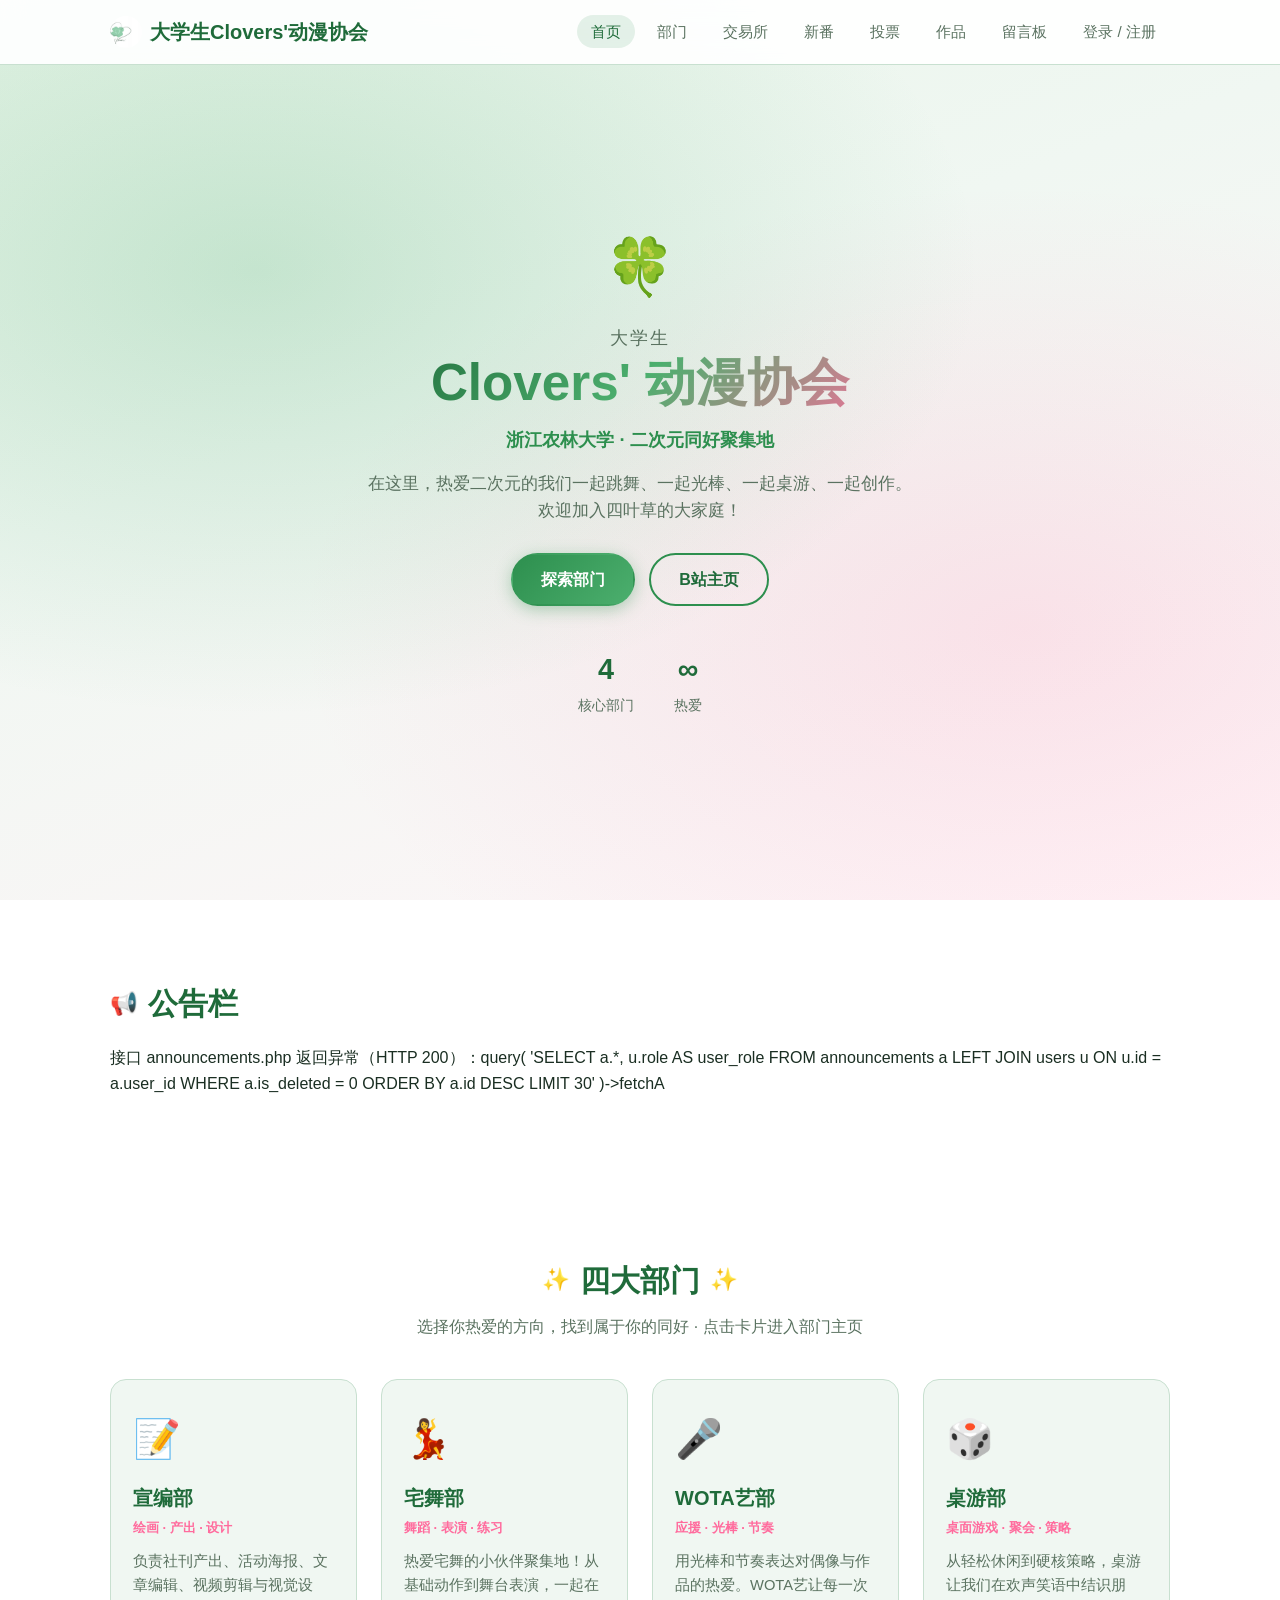
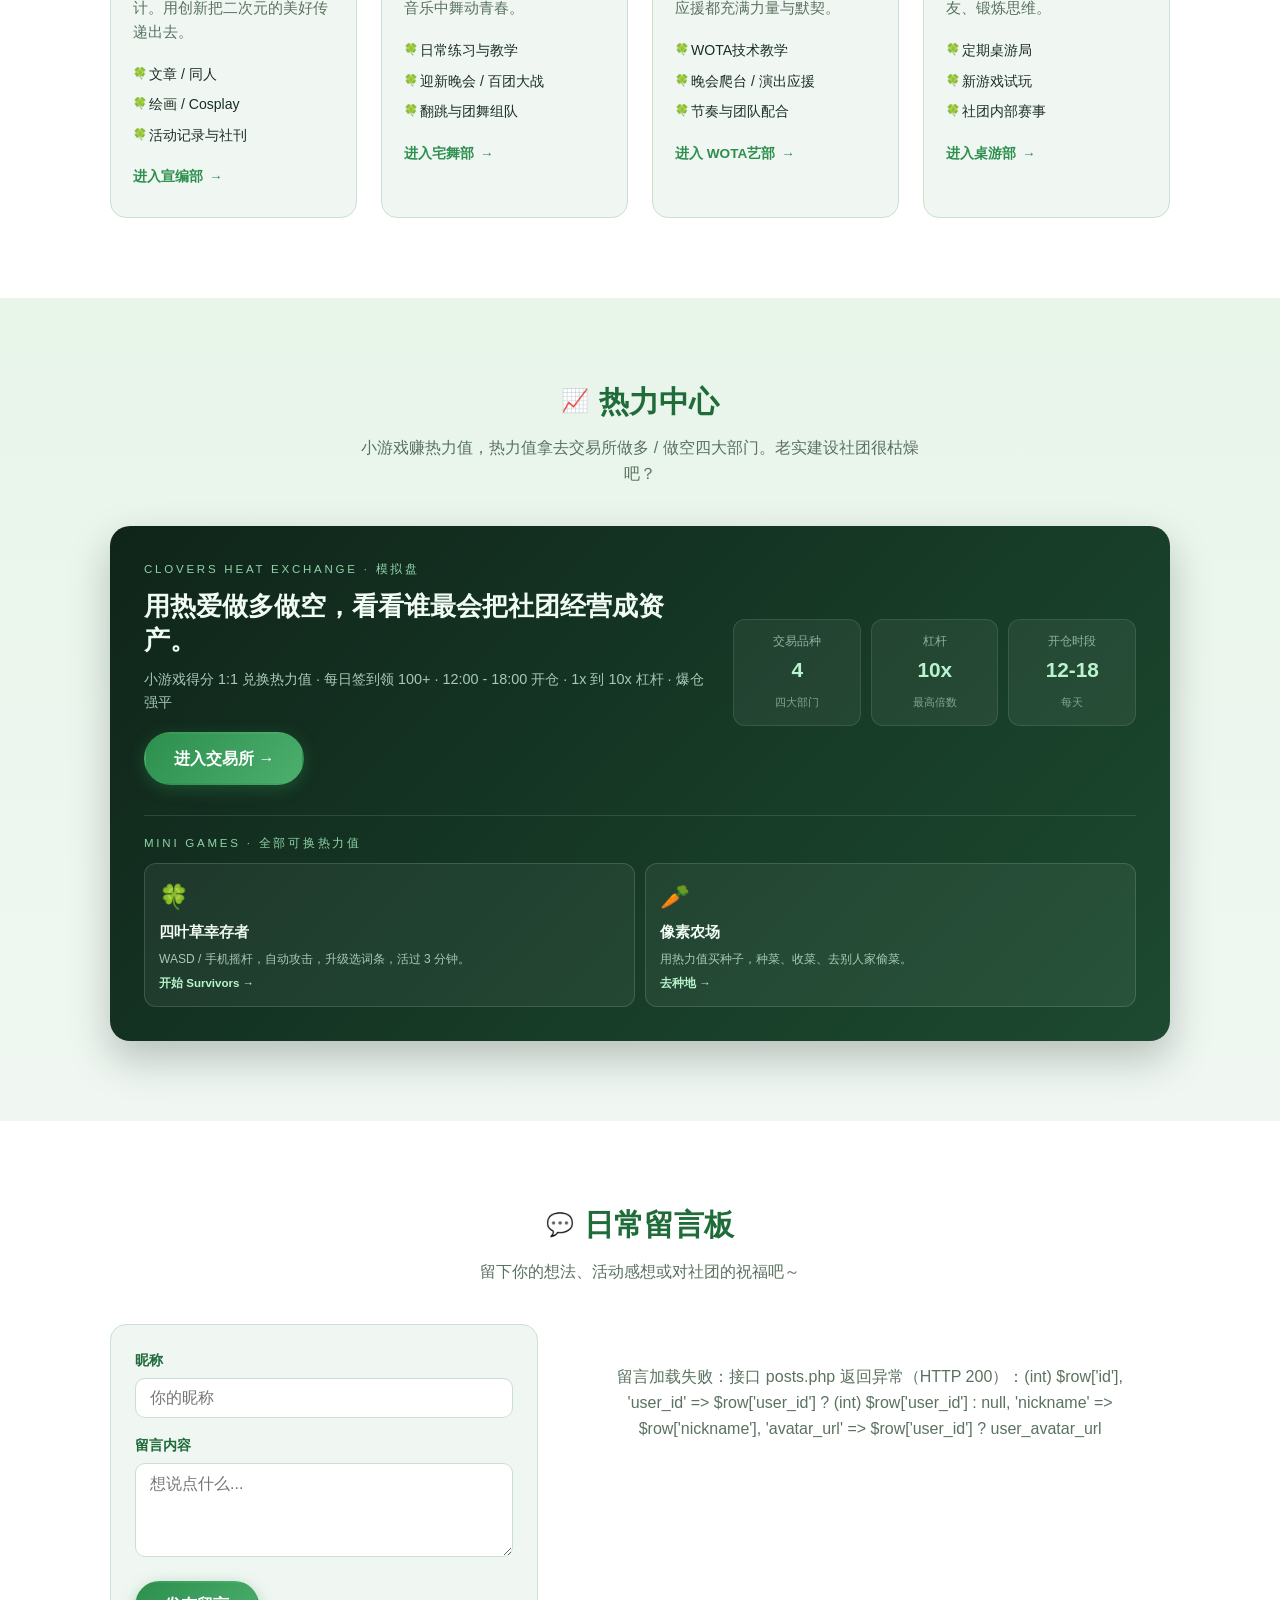
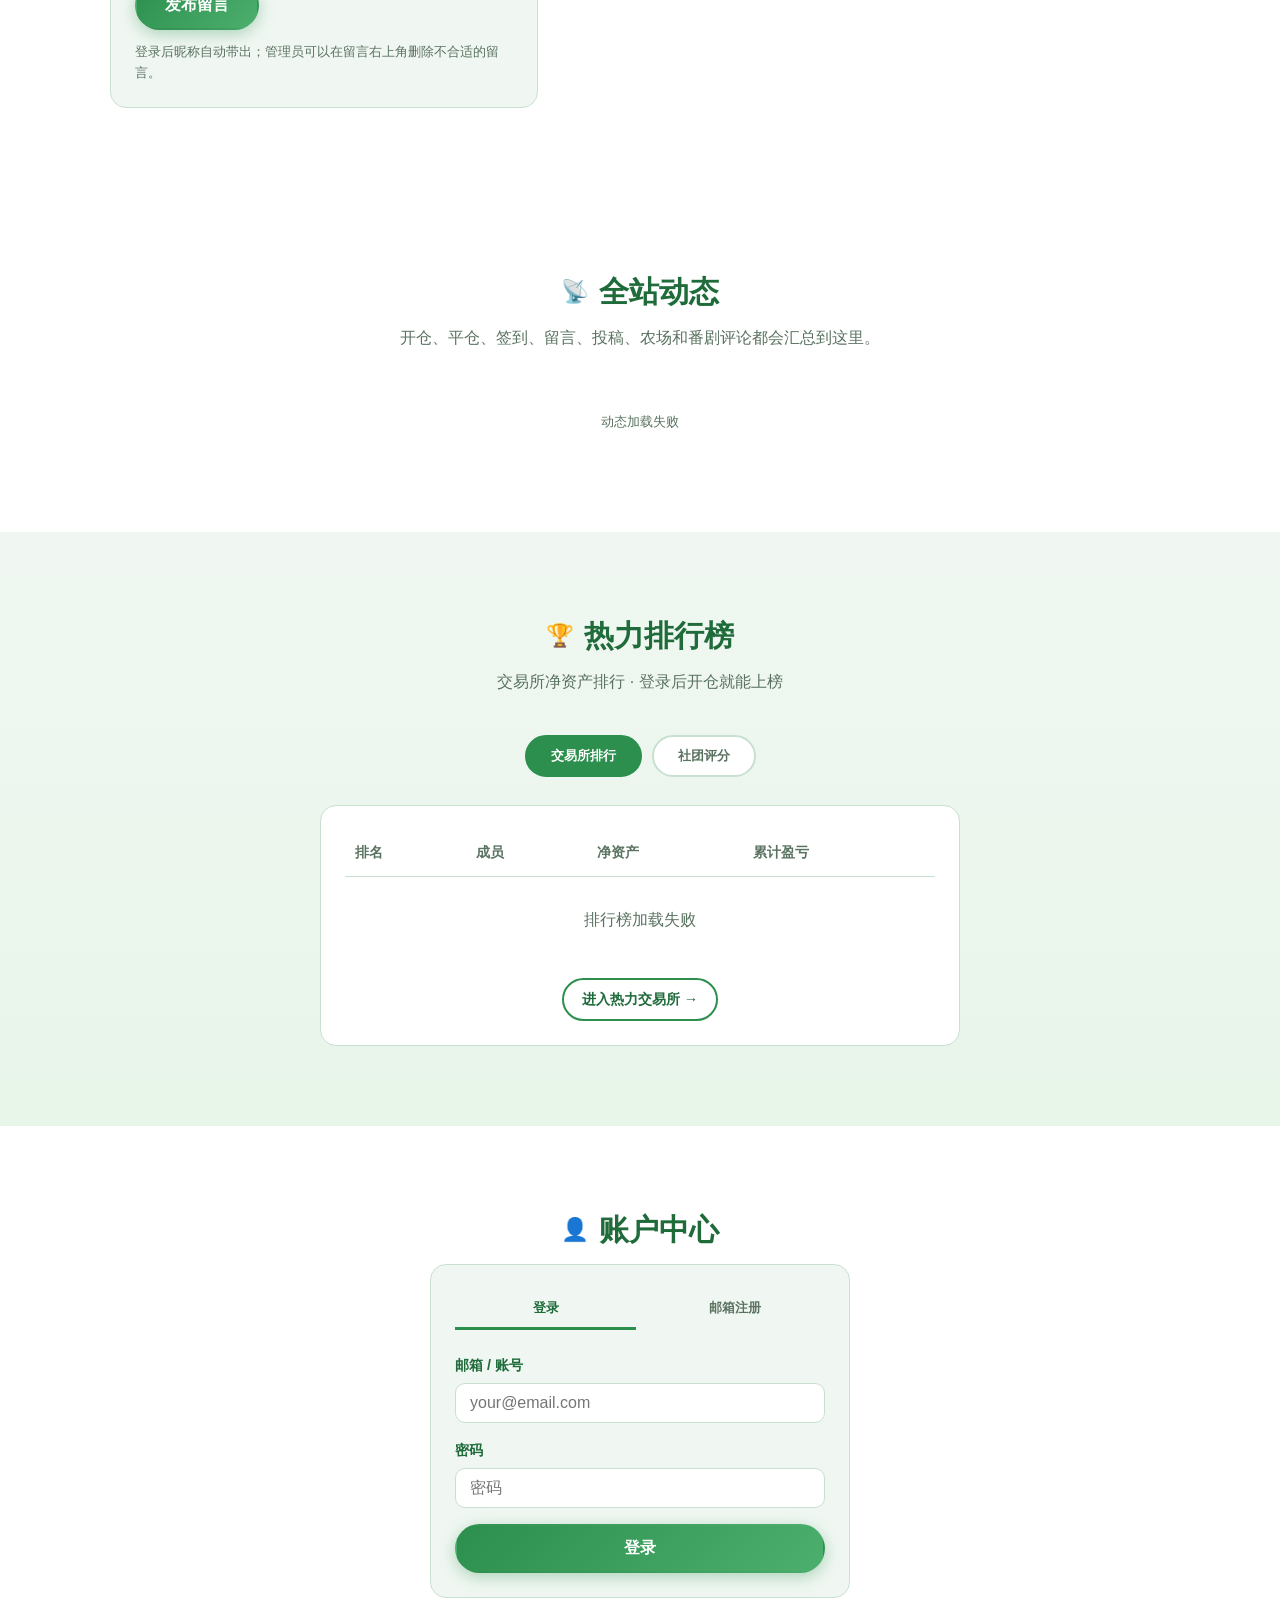
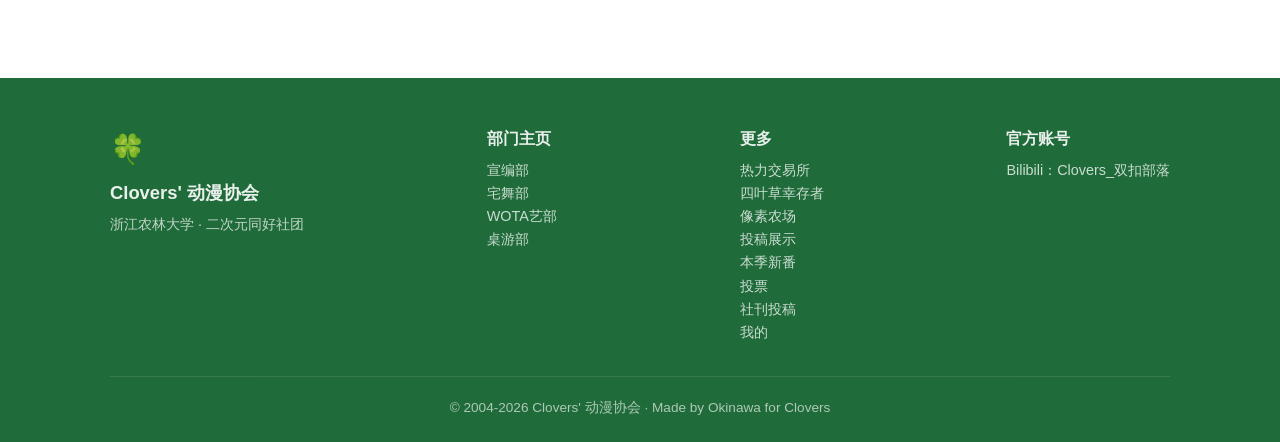
==== index.html @ af6ae29c "Initial open-source release" ====
<!DOCTYPE html>
<html lang="zh-CN">
<head>
  <meta charset="UTF-8" />
  <meta name="viewport" content="width=device-width, initial-scale=1.0" />
  <title>Clovers' 动漫协会 | 浙江农林大学</title>
  <meta name="description" content="大学生Clovers'动漫协会官方网站 - 宣编部 · 宅舞部 · WOTA艺部 · 桌游部" />
  <link rel="stylesheet" href="css/style.css?v=20261031d" />
  <script>
    // 脚本版本不一致时给出明确提示（多半是浏览器缓存了旧文件）
    window.addEventListener("error", function (e) {
      if (!e || !/is not defined|already been declared|Unexpected token|Cannot access/.test(e.message || "")) return;
      setTimeout(function () {
        if (document.getElementById("scriptErrorBar")) return;
        var bar = document.createElement("div");
        bar.id = "scriptErrorBar";
        bar.style.cssText = "position:fixed;left:0;right:0;top:0;z-index:99999;background:#c62828;color:#fff;padding:8px 14px;font-size:13px;text-align:center";
        bar.textContent = "页面脚本加载失败（可能是浏览器缓存），请按 Ctrl+F5 强制刷新；仍然不行就检查 js/common.js 是否已上传。";
        if (document.body) document.body.appendChild(bar);
      }, 0);
    });
  </script>
  <link rel="icon" href="data:image/svg+xml,<svg xmlns='http://www.w3.org/2000/svg' viewBox='0 0 100 100'><text y='.9em' font-size='90'>🍀</text></svg>" />
</head>
<body>
  <!-- 导航 -->
  <nav class="navbar" id="navbar">
    <div class="nav-container">
      <a href="#home" class="logo">
        <span class="logo-icon">🍀</span>
        <span class="logo-text">大学生Clovers'动漫协会</span>
      </a>
      <ul class="nav-links" id="navLinks">
        <li><a href="#home" class="nav-link active">首页</a></li>
        <li><a href="#departments" class="nav-link">部门</a></li>
        <li><a href="game.html" class="nav-link">交易所</a></li>
        <li><a href="anime.html" class="nav-link">新番</a></li>
        <li><a href="vote.html" class="nav-link">投票</a></li>
        <li><a href="works.html" class="nav-link">作品</a></li>
        <li><a href="#board" class="nav-link">留言板</a></li>
        <li><a href="profile.html" class="nav-link" id="authNavBtn">我的</a></li>
      </ul>
      <button class="hamburger" id="hamburger" aria-label="菜单">
        <span></span><span></span><span></span>
      </button>
    </div>
  </nav>

  <!-- 首页 Hero -->
  <section id="home" class="hero">
    <div class="hero-bg"></div>
    <div class="hero-content">
      <div class="clover-float">🍀</div>
      <h1 class="hero-title">
        <span class="title-line">大学生</span>
        <span class="title-main">Clovers' 动漫协会</span>
      </h1>
      <p class="hero-subtitle">浙江农林大学 · 二次元同好聚集地</p>
      <p class="hero-desc">在这里，热爱二次元的我们一起跳舞、一起光棒、一起桌游、一起创作。<br>欢迎加入四叶草的大家庭！</p>
      <div class="hero-btns">
        <a href="#departments" class="btn btn-primary">探索部门</a>
        <a href="https://space.bilibili.com/123204815?spm_id_from=333.337.search-card.all.click" target="_blank" rel="noopener" class="btn btn-outline">B站主页</a>
      </div>
      <div class="hero-stats">
        <div class="stat-item">
          <span class="stat-num">4</span>
          <span class="stat-label">核心部门</span>
        </div>
        <div class="stat-item">
          <span class="stat-num">∞</span>
          <span class="stat-label">热爱</span>
        </div>
        
      </div>
    </div>
  </section>

  <!-- 公告 -->
  <section id="notice" class="section notice-section">
    <div class="container">
      <div class="notice-head">
        <h2 class="section-title"><span class="title-icon">📢</span>公告栏</h2>
        <button class="btn btn-outline btn-sm" id="noticeToggle" type="button" hidden>发布公告</button>
      </div>
      <div id="noticeList" class="notice-list"><p class="muted">加载中...</p></div>
      <form id="noticeForm" class="add-form notice-form" hidden>
        <input id="noticeTitle" maxlength="120" placeholder="公告标题" required />
        <textarea id="noticeContent" rows="2" maxlength="2000" placeholder="公告内容" required></textarea>
        <button class="btn btn-primary btn-sm" type="submit">发布</button>
      </form>
    </div>
  </section>

  <!-- 部门介绍 -->
  <section id="departments" class="section departments">
    <div class="container">
      <h2 class="section-title">
        <span class="title-icon">✨</span>
        四大部门
        <span class="title-icon">✨</span>
      </h2>
      <p class="section-desc">选择你热爱的方向，找到属于你的同好 · 点击卡片进入部门主页</p>
      <div class="dept-grid">
        <a class="dept-card" data-dept="xuanbian" href="xuanbian.html">
          <div class="dept-icon">📝</div>
          <h3>宣编部</h3>
          <p class="dept-tag">绘画 · 产出 · 设计</p>
          <p class="dept-desc">负责社刊产出、活动海报、文章编辑、视频剪辑与视觉设计。用创新把二次元的美好传递出去。</p>
          <ul class="dept-list">
            <li>文章 / 同人</li>
            <li>绘画 / Cosplay</li>
            <li>活动记录与社刊</li>
          </ul>
          <span class="dept-more">进入宣编部</span>
        </a>
        <a class="dept-card" data-dept="zhaiwu" href="zhaiwu.html">
          <div class="dept-icon">💃</div>
          <h3>宅舞部</h3>
          <p class="dept-tag">舞蹈 · 表演 · 练习</p>
          <p class="dept-desc">热爱宅舞的小伙伴聚集地！从基础动作到舞台表演，一起在音乐中舞动青春。</p>
          <ul class="dept-list">
            <li>日常练习与教学</li>
            <li>迎新晚会 / 百团大战</li>
            <li>翻跳与团舞组队</li>
          </ul>
          <span class="dept-more">进入宅舞部</span>
        </a>
        <a class="dept-card" data-dept="wota" href="wota.html">
          <div class="dept-icon">🎤</div>
          <h3>WOTA艺部</h3>
          <p class="dept-tag">应援 · 光棒 · 节奏</p>
          <p class="dept-desc">用光棒和节奏表达对偶像与作品的热爱。WOTA艺让每一次应援都充满力量与默契。</p>
          <ul class="dept-list">
            <li>WOTA技术教学</li>
            <li>晚会爬台 / 演出应援</li>
            <li>节奏与团队配合</li>
          </ul>
          <span class="dept-more">进入 WOTA艺部</span>
        </a>
        <a class="dept-card" data-dept="zhuoyou" href="zhuoyou.html">
          <div class="dept-icon">🎲</div>
          <h3>桌游部</h3>
          <p class="dept-tag">桌面游戏 · 聚会 · 策略</p>
          <p class="dept-desc">从轻松休闲到硬核策略，桌游让我们在欢声笑语中结识朋友、锻炼思维。</p>
          <ul class="dept-list">
            <li>定期桌游局</li>
            <li>新游戏试玩</li>
            <li>社团内部赛事</li>
          </ul>
          <span class="dept-more">进入桌游部</span>
        </a>
      </div>
    </div>
  </section>

  <!-- 热力中心：交易所 + 小游戏 -->
  <section id="game" class="section game-section">
    <div class="container">
      <h2 class="section-title">
        <span class="title-icon">📈</span>
        热力中心
      </h2>
      <p class="section-desc">小游戏赚热力值，热力值拿去交易所做多 / 做空四大部门。老实建设社团很枯燥吧？</p>
      <div class="exchange-promo">
        <div class="exchange-promo-main">
          <p class="promo-kicker">CLOVERS HEAT EXCHANGE · 模拟盘</p>
          <h3>用热爱做多做空，看看谁最会把社团经营成资产。</h3>
          <p>小游戏得分 1:1 兑换热力值 · 每日签到领 100+ · 12:00 - 18:00 开仓 · 1x 到 10x 杠杆 · 爆仓强平</p>
          <a class="btn btn-primary" href="game.html">进入交易所 →</a>
        </div>
        <div class="exchange-promo-stats">
          <div><span>交易品种</span><strong>4</strong><em>四大部门</em></div>
          <div><span>杠杆</span><strong>10x</strong><em>最高倍数</em></div>
          <div><span>开仓时段</span><strong>12-18</strong><em>每天</em></div>
        </div>

        <div class="exchange-promo-games">
          <p class="promo-kicker">MINI GAMES · 全部可换热力值</p>
          <div class="exchange-game-grid">
            <a class="exchange-game" href="survivors.html">
              <span class="eg-ico">🍀</span>
              <strong>四叶草幸存者</strong>
              <span>WASD / 手机摇杆，自动攻击，升级选词条，活过 3 分钟。</span>
              <em>开始 Survivors →</em>
            </a>
            <a class="exchange-game" href="farm.html">
              <span class="eg-ico">🥕</span>
              <strong>像素农场</strong>
              <span>用热力值买种子，种菜、收菜、去别人家偷菜。</span>
              <em>去种地 →</em>
            </a>
          </div>
        </div>
      </div>
    </div>
  </section>

  <!-- 留言板 -->
  <section id="board" class="section board-section">
    <div class="container">
      <h2 class="section-title">
        <span class="title-icon">💬</span>
        日常留言板
      </h2>
      <p class="section-desc">留下你的想法、活动感想或对社团的祝福吧～</p>
      <div class="board-layout">
        <form class="message-form" id="messageForm">
          <div class="form-group">
            <label for="msgName">昵称</label>
            <input type="text" id="msgName" placeholder="你的昵称" maxlength="20" required />
          </div>
          <div class="form-group">
            <label for="msgContent">留言内容</label>
            <textarea id="msgContent" rows="4" placeholder="想说点什么..." maxlength="300" required></textarea>
          </div>
          <button type="submit" class="btn btn-primary">发布留言</button>
          <p class="form-note">登录后昵称自动带出；管理员可以在留言右上角删除不合适的留言。</p>
        </form>
        <div class="message-list" id="messageList">
          <!-- 动态渲染 -->
        </div>
      </div>
    </div>
  </section>

  <!-- 全站动态 -->
  <section id="feed" class="section home-feed-section">
    <div class="container">
      <h2 class="section-title">
        <span class="title-icon">📡</span>
        全站动态
      </h2>
      <p class="section-desc">开仓、平仓、签到、留言、投稿、农场和番剧评论都会汇总到这里。</p>
      <ul class="feed-list home-feed" id="feedList">
        <li class="feed-empty">加载中...</li>
      </ul>
    </div>
  </section>

  <!-- 评分榜 -->
  <section id="ranking" class="section ranking-section">
    <div class="container">
      <h2 class="section-title">
        <span class="title-icon">🏆</span>
        热力排行榜
      </h2>
      <p class="section-desc">交易所净资产排行 · 登录后开仓就能上榜</p>
      <div class="ranking-tabs">
        <button class="rank-tab active" data-tab="game">交易所排行</button>
        <button class="rank-tab" data-tab="rate">社团评分</button>
      </div>
      <div class="ranking-content">
        <div class="rank-panel active" id="rankGame">
          <table class="rank-table">
            <thead>
              <tr>
                <th>排名</th>
                <th>成员</th>
                <th>净资产</th>
                <th>累计盈亏</th>
              </tr>
            </thead>
            <tbody id="gameRankBody">
              <!-- 动态 -->
            </tbody>
          </table>
          <p class="rank-empty" id="gameRankEmpty">暂无记录，快去交易所开第一单！</p>
          <p style="text-align:center;margin-top:16px;"><a class="btn btn-outline btn-sm" href="game.html">进入热力交易所 →</a></p>
        </div>
        <div class="rank-panel" id="rankRate">
          <div class="rate-form-box">
            <h4>给社团打分</h4>
            <div class="star-rate" id="starRate">
              <span data-v="1">★</span><span data-v="2">★</span><span data-v="3">★</span><span data-v="4">★</span><span data-v="5">★</span>
            </div>
            <input type="text" id="rateComment" placeholder="一句话评价（可选）" maxlength="50" />
            <button class="btn btn-primary btn-sm" id="submitRateBtn">提交评分</button>
          </div>
          <div class="rate-summary">
            <div class="avg-score">
              <span class="avg-num" id="avgScore">—</span>
              <span class="avg-label">平均分</span>
            </div>
            <div class="rate-list" id="rateList"></div>
          </div>
        </div>
      </div>
    </div>
  </section>

  <!-- 登录 / 注册 -->
  <section id="auth" class="section auth-section">
    <div class="container">
      <h2 class="section-title">
        <span class="title-icon">👤</span>
        账户中心
      </h2>
      <div class="auth-box">
        <div class="auth-tabs">
          <button class="auth-tab active" data-auth="login">登录</button>
          <button class="auth-tab" data-auth="register">邮箱注册</button>
        </div>
        <!-- 登录 -->
        <form class="auth-form active" id="loginForm">
          <div class="form-group">
            <label>邮箱 / 账号</label>
            <input type="text" id="loginEmail" placeholder="your@email.com" required />
          </div>
          <div class="form-group">
            <label>密码</label>
            <input type="password" id="loginPassword" placeholder="密码" required />
          </div>
          <button type="submit" class="btn btn-primary btn-block">登录</button>
        </form>
        <!-- 注册 -->
        <form class="auth-form" id="registerForm">
          <div class="form-group">
            <label>昵称</label>
            <input type="text" id="regNickname" placeholder="显示昵称" maxlength="16" required />
          </div>
          <div class="form-group">
            <label>邮箱</label>
            <input type="email" id="regEmail" placeholder="用于绑定与登录" required />
          </div>
          <div class="form-group">
            <label>验证码</label>
            <div class="code-row">
              <input type="text" id="regCode" placeholder="6位验证码" maxlength="6" required />
              <button type="button" class="btn btn-outline btn-sm" id="sendCodeBtn">获取验证码</button>
            </div>
          </div>
          <div class="form-group">
            <label>密码</label>
            <input type="password" id="regPassword" placeholder="至少 6 位" minlength="6" required />
          </div>
          <div class="form-group">
            <label>确认密码</label>
            <input type="password" id="regPassword2" placeholder="再次输入密码" required />
          </div>
          <button type="submit" class="btn btn-primary btn-block">注册</button>
          <p class="form-note">验证码将发送到你的邮箱，请同时检查垃圾箱。有效期 10 分钟。</p>
        </form>
        <!-- 已登录状态 -->
        <div class="user-panel" id="userPanel" style="display:none;">
          <div class="user-avatar" id="userPanelAvatar">🍀</div>
          <h3 id="userNickname">用户</h3>
          <p id="userEmail" class="user-email"></p>
          <p class="user-heat">🔥 热力值 <strong id="userHeat">--</strong></p>
          <div class="user-actions">
            <a class="btn btn-primary" href="profile.html">个人主页</a>
            <button class="btn btn-outline" id="logoutBtn">退出登录</button>
          </div>
        </div>
      </div>
    </div>
  </section>

  <!-- 页脚 -->
  <footer class="footer">
    <div class="container">
      <div class="footer-content">
        <div class="footer-brand">
          <span class="logo-icon">🍀</span>
          <strong>Clovers' 动漫协会</strong>
          <p>浙江农林大学 · 二次元同好社团</p>
        </div>
        <div class="footer-links">
          <p>部门主页</p>
          <a href="xuanbian.html">宣编部</a>
          <a href="zhaiwu.html">宅舞部</a>
          <a href="wota.html">WOTA艺部</a>
          <a href="zhuoyou.html">桌游部</a>
        </div>
        <div class="footer-links">
          <p>更多</p>
          <a href="game.html">热力交易所</a>
          <a href="survivors.html">四叶草幸存者</a>
          <a href="farm.html">像素农场</a>
          <a href="works.html">投稿展示</a>
          <a href="anime.html">本季新番</a>
          <a href="vote.html">投票</a>
          <a href="submit.html">社刊投稿</a>
          <a href="profile.html">我的</a>
        </div>
        <div class="footer-links">
          <p>官方账号</p>
          <a href="https://space.bilibili.com/123204815" target="_blank" rel="noopener">Bilibili：Clovers_双扣部落</a>
        </div>
      </div>
      <p class="copyright">© 2004-2026 Clovers' 动漫协会 · Made by Okinawa for Clovers</p>
    </div>
  </footer>

  <div class="toast" id="toast"></div>
  <script src="js/common.js?v=20261031c"></script>
  <script src="js/app.js?v=20261031c"></script>
  <script>
    // 兜底：即使 app.js 因缓存/加载失败，登录 / 邮箱注册 两个标签也一定能切换
    (function () {
      var tabs = document.querySelectorAll(".auth-tab");
      if (!tabs.length) return;
      function show(name) {
        for (var i = 0; i < tabs.length; i++) {
          tabs[i].classList.toggle("active", tabs[i].getAttribute("data-auth") === name);
        }
        var loginForm = document.getElementById("loginForm");
        var registerForm = document.getElementById("registerForm");
        if (loginForm) loginForm.classList.toggle("active", name === "login");
        if (registerForm) registerForm.classList.toggle("active", name === "register");
      }
      for (var i = 0; i < tabs.length; i++) {
        tabs[i].addEventListener("click", function () {
          show(this.getAttribute("data-auth"));
        });
      }
    })();
  </script>
</body>
</html>
---- css/style.css ----
/* ===== Clovers' 动漫协会 官网样式 ===== */
:root {
  --primary: #2d8f4e;
  --primary-dark: #1f6b3a;
  --primary-light: #4caf6e;
  --accent: #ff6b9d;
  --accent-soft: #ffb3c9;
  --bg: #f0f7f2;
  --bg-card: #ffffff;
  --text: #1a2e22;
  --text-muted: #5a7260;
  --border: #c8e0d0;
  --shadow: 0 8px 30px rgba(45, 143, 78, 0.12);
  --radius: 16px;
  --font: "Segoe UI", "PingFang SC", "Microsoft YaHei", sans-serif;
}

* {
  margin: 0;
  padding: 0;
  box-sizing: border-box;
}

[hidden] {
  display: none !important;
}

html {
  scroll-behavior: smooth;
}

body {
  font-family: var(--font);
  background: var(--bg);
  color: var(--text);
  line-height: 1.6;
  overflow-x: hidden;
}

a {
  text-decoration: none;
  color: inherit;
}

.container {
  max-width: 1100px;
  margin: 0 auto;
  padding: 0 20px;
}

/* ===== 导航 ===== */
.navbar {
  position: fixed;
  top: 0;
  left: 0;
  right: 0;
  z-index: 1000;
  background: rgba(255, 255, 255, 0.92);
  backdrop-filter: blur(12px);
  border-bottom: 1px solid var(--border);
  transition: box-shadow 0.3s;
}

.navbar.scrolled {
  box-shadow: var(--shadow);
}

.nav-container {
  max-width: 1100px;
  margin: 0 auto;
  padding: 0 20px;
  height: 64px;
  display: flex;
  align-items: center;
  justify-content: space-between;
}

.logo {
  display: flex;
  align-items: center;
  gap: 8px;
  font-weight: 700;
  font-size: 1.25rem;
  color: var(--primary-dark);
}

.logo-icon {
  font-size: 1.5rem;
}

.nav-links {
  display: flex;
  list-style: none;
  gap: 8px;
}

.nav-link {
  padding: 8px 14px;
  border-radius: 999px;
  font-size: 0.95rem;
  color: var(--text-muted);
  transition: all 0.2s;
}

.nav-link:hover,
.nav-link.active {
  background: rgba(45, 143, 78, 0.12);
  color: var(--primary-dark);
}

.hamburger {
  display: none;
  flex-direction: column;
  gap: 5px;
  background: none;
  border: none;
  cursor: pointer;
  padding: 4px;
}

.hamburger span {
  width: 24px;
  height: 2px;
  background: var(--primary-dark);
  border-radius: 2px;
  transition: 0.3s;
}

/* ===== Hero ===== */
.hero {
  min-height: 100vh;
  display: flex;
  align-items: center;
  justify-content: center;
  position: relative;
  padding: 100px 20px 60px;
  overflow: hidden;
}

.hero-bg {
  position: absolute;
  inset: 0;
  background:
    radial-gradient(ellipse at 20% 30%, rgba(76, 175, 110, 0.25) 0%, transparent 50%),
    radial-gradient(ellipse at 80% 70%, rgba(255, 107, 157, 0.15) 0%, transparent 50%),
    linear-gradient(160deg, #e8f5e9 0%, #f0f7f2 40%, #fff5f8 100%);
  z-index: 0;
}

.hero-content {
  position: relative;
  z-index: 1;
  text-align: center;
  max-width: 720px;
}

.clover-float {
  font-size: 3.5rem;
  animation: float 3s ease-in-out infinite;
  margin-bottom: 12px;
}

@keyframes float {
  0%, 100% { transform: translateY(0); }
  50% { transform: translateY(-12px); }
}

.hero-title {
  margin-bottom: 12px;
}

.title-line {
  display: block;
  font-size: 1.1rem;
  color: var(--text-muted);
  font-weight: 500;
  letter-spacing: 0.1em;
}

.title-main {
  display: block;
  font-size: clamp(2rem, 6vw, 3.2rem);
  font-weight: 800;
  background: linear-gradient(135deg, var(--primary-dark), var(--primary-light), var(--accent));
  -webkit-background-clip: text;
  -webkit-text-fill-color: transparent;
  background-clip: text;
  line-height: 1.2;
}

.hero-subtitle {
  font-size: 1.15rem;
  color: var(--primary);
  font-weight: 600;
  margin-bottom: 16px;
}

.hero-desc {
  color: var(--text-muted);
  margin-bottom: 28px;
  font-size: 1.05rem;
}

.hero-btns {
  display: flex;
  gap: 14px;
  justify-content: center;
  flex-wrap: wrap;
  margin-bottom: 40px;
}

.btn {
  display: inline-flex;
  align-items: center;
  justify-content: center;
  padding: 12px 28px;
  border-radius: 999px;
  font-weight: 600;
  font-size: 1rem;
  border: 2px solid transparent;
  cursor: pointer;
  transition: all 0.25s;
}

.btn-primary {
  background: linear-gradient(135deg, var(--primary), var(--primary-light));
  color: #fff;
  box-shadow: 0 4px 16px rgba(45, 143, 78, 0.35);
}

.btn-primary:hover {
  transform: translateY(-2px);
  box-shadow: 0 6px 22px rgba(45, 143, 78, 0.45);
}

.btn-outline {
  background: transparent;
  border-color: var(--primary);
  color: var(--primary-dark);
}

.btn-outline:hover {
  background: rgba(45, 143, 78, 0.1);
}

.btn-block {
  width: 100%;
}

.btn-sm {
  padding: 8px 18px;
  font-size: 0.9rem;
}

.hero-stats {
  display: flex;
  justify-content: center;
  gap: 40px;
  flex-wrap: wrap;
}

.stat-item {
  text-align: center;
}

.stat-num {
  display: block;
  font-size: 1.8rem;
  font-weight: 800;
  color: var(--primary-dark);
}

.stat-label {
  font-size: 0.85rem;
  color: var(--text-muted);
}

/* ===== 通用 Section ===== */
.section {
  padding: 80px 0;
}

.section-title {
  text-align: center;
  font-size: 1.85rem;
  font-weight: 700;
  color: var(--primary-dark);
  margin-bottom: 10px;
  display: flex;
  align-items: center;
  justify-content: center;
  gap: 10px;
}

.title-icon {
  font-size: 1.4rem;
}

.section-desc {
  text-align: center;
  color: var(--text-muted);
  margin-bottom: 40px;
  max-width: 560px;
  margin-left: auto;
  margin-right: auto;
}

/* ===== 部门 ===== */
.departments {
  background: #fff;
}

.dept-grid {
  display: grid;
  grid-template-columns: repeat(auto-fit, minmax(240px, 1fr));
  gap: 24px;
}

.dept-card {
  background: var(--bg);
  border-radius: var(--radius);
  padding: 28px 22px;
  border: 1px solid var(--border);
  transition: all 0.3s;
  position: relative;
  overflow: hidden;
}

.dept-card::before {
  content: "";
  position: absolute;
  top: 0;
  left: 0;
  right: 0;
  height: 4px;
  background: linear-gradient(90deg, var(--primary), var(--accent));
  opacity: 0;
  transition: opacity 0.3s;
}

.dept-card:hover {
  transform: translateY(-6px);
  box-shadow: var(--shadow);
}

.dept-card:hover::before {
  opacity: 1;
}

.dept-icon {
  font-size: 2.4rem;
  margin-bottom: 12px;
}

.dept-card h3 {
  font-size: 1.25rem;
  color: var(--primary-dark);
  margin-bottom: 4px;
}

.dept-tag {
  font-size: 0.8rem;
  color: var(--accent);
  font-weight: 600;
  margin-bottom: 12px;
}

.dept-desc {
  font-size: 0.92rem;
  color: var(--text-muted);
  margin-bottom: 14px;
}

.dept-list {
  list-style: none;
  font-size: 0.88rem;
  color: var(--text);
}

.dept-list li {
  padding: 4px 0;
  padding-left: 16px;
  position: relative;
}

.dept-list li::before {
  content: "🍀";
  position: absolute;
  left: 0;
  font-size: 0.7rem;
  top: 6px;
}

/* ===== 小游戏 ===== */
.game-section {
  background: linear-gradient(180deg, #e8f5e9 0%, var(--bg) 100%);
}

.game-wrapper {
  max-width: 520px;
  margin: 0 auto;
}

.game-info {
  display: flex;
  justify-content: space-between;
  margin-bottom: 16px;
  gap: 12px;
}

.game-info > div {
  flex: 1;
  background: #fff;
  border-radius: 12px;
  padding: 12px;
  text-align: center;
  border: 1px solid var(--border);
}

.game-info span {
  display: block;
  font-size: 0.8rem;
  color: var(--text-muted);
}

.game-info strong {
  font-size: 1.4rem;
  color: var(--primary-dark);
}

.game-area {
  position: relative;
  height: 360px;
  background: linear-gradient(180deg, #c8e6c9 0%, #a5d6a7 100%);
  border-radius: var(--radius);
  border: 3px solid var(--primary);
  overflow: hidden;
  cursor: crosshair;
}

.game-start-overlay {
  position: absolute;
  inset: 0;
  background: rgba(255, 255, 255, 0.85);
  display: flex;
  flex-direction: column;
  align-items: center;
  justify-content: center;
  gap: 12px;
  z-index: 10;
}

.game-hint {
  font-size: 0.9rem;
  color: var(--text-muted);
}

.game-item {
  position: absolute;
  font-size: 2rem;
  cursor: pointer;
  user-select: none;
  transition: transform 0.1s;
  z-index: 5;
  animation: popIn 0.25s ease;
}

.game-item:hover {
  transform: scale(1.15);
}

.game-item.bad {
  filter: grayscale(0.3);
}

@keyframes popIn {
  from { transform: scale(0); opacity: 0; }
  to { transform: scale(1); opacity: 1; }
}

.game-tip {
  text-align: center;
  margin-top: 14px;
  font-size: 0.9rem;
  color: var(--text-muted);
}

/* ===== 留言板 ===== */
.board-section {
  background: #fff;
}

.board-layout {
  display: grid;
  grid-template-columns: 1fr 1.4fr;
  gap: 32px;
  align-items: start;
}

@media (max-width: 768px) {
  .board-layout {
    grid-template-columns: 1fr;
  }
}

.message-form,
.auth-box {
  background: var(--bg);
  border-radius: var(--radius);
  padding: 24px;
  border: 1px solid var(--border);
}

.form-group {
  margin-bottom: 16px;
}

.form-group label {
  display: block;
  font-size: 0.9rem;
  font-weight: 600;
  margin-bottom: 6px;
  color: var(--primary-dark);
}

.form-group input,
.form-group textarea {
  width: 100%;
  padding: 10px 14px;
  border: 1px solid var(--border);
  border-radius: 10px;
  font-size: 1rem;
  font-family: inherit;
  background: #fff;
  transition: border-color 0.2s;
}

.form-group input:focus,
.form-group textarea:focus {
  outline: none;
  border-color: var(--primary);
  box-shadow: 0 0 0 3px rgba(45, 143, 78, 0.15);
}

.form-note {
  font-size: 0.8rem;
  color: var(--text-muted);
  margin-top: 12px;
}

.code-row {
  display: flex;
  gap: 10px;
  align-items: center;
}

.code-row input {
  flex: 1;
}

.code-row .btn {
  white-space: nowrap;
  flex-shrink: 0;
}

.code-row .btn:disabled {
  opacity: 0.6;
  cursor: not-allowed;
}

.message-list {
  display: flex;
  flex-direction: column;
  gap: 14px;
  max-height: 480px;
  overflow-y: auto;
}

.message-card {
  background: var(--bg);
  border-radius: 12px;
  padding: 16px;
  border: 1px solid var(--border);
  animation: fadeIn 0.3s ease;
}

@keyframes fadeIn {
  from { opacity: 0; transform: translateY(8px); }
  to { opacity: 1; transform: translateY(0); }
}

.msg-header {
  display: flex;
  justify-content: space-between;
  align-items: center;
  margin-bottom: 8px;
}

.msg-name {
  font-weight: 700;
  color: var(--primary-dark);
}

.msg-time {
  font-size: 0.8rem;
  color: var(--text-muted);
}

.msg-content {
  font-size: 0.95rem;
  color: var(--text);
  word-break: break-word;
}

.msg-empty {
  text-align: center;
  color: var(--text-muted);
  padding: 40px 20px;
}

/* ===== 评分榜 ===== */
.ranking-section {
  background: linear-gradient(180deg, var(--bg) 0%, #e8f5e9 100%);
}

.ranking-tabs {
  display: flex;
  justify-content: center;
  gap: 10px;
  margin-bottom: 28px;
}

.rank-tab {
  padding: 10px 24px;
  border-radius: 999px;
  border: 2px solid var(--border);
  background: #fff;
  font-weight: 600;
  cursor: pointer;
  color: var(--text-muted);
  transition: all 0.2s;
}

.rank-tab.active,
.rank-tab:hover {
  border-color: var(--primary);
  background: var(--primary);
  color: #fff;
}

.rank-panel {
  display: none;
  background: #fff;
  border-radius: var(--radius);
  padding: 24px;
  border: 1px solid var(--border);
  max-width: 640px;
  margin: 0 auto;
}

.rank-panel.active {
  display: block;
}

.rank-table {
  width: 100%;
  border-collapse: collapse;
}

.rank-table th,
.rank-table td {
  padding: 12px 10px;
  text-align: left;
  border-bottom: 1px solid var(--border);
}

.rank-table th {
  font-size: 0.85rem;
  color: var(--text-muted);
  font-weight: 600;
}

.rank-table tr:last-child td {
  border-bottom: none;
}

.rank-table .rank-num {
  font-weight: 800;
  color: var(--primary);
  width: 50px;
}

.rank-table .rank-num.gold { color: #f5a623; }
.rank-table .rank-num.silver { color: #9e9e9e; }
.rank-table .rank-num.bronze { color: #cd7f32; }

.rank-empty {
  text-align: center;
  color: var(--text-muted);
  padding: 30px;
  display: none;
}

.rate-form-box {
  text-align: center;
  margin-bottom: 28px;
  padding-bottom: 24px;
  border-bottom: 1px solid var(--border);
}

.rate-form-box h4 {
  margin-bottom: 12px;
  color: var(--primary-dark);
}

.star-rate {
  display: flex;
  justify-content: center;
  gap: 6px;
  margin-bottom: 14px;
  font-size: 2rem;
  cursor: pointer;
}

.star-rate span {
  color: #ddd;
  transition: color 0.15s, transform 0.15s;
}

.star-rate span:hover,
.star-rate span.active {
  color: #f5a623;
  transform: scale(1.15);
}

.rate-form-box input {
  width: 100%;
  max-width: 320px;
  padding: 10px 14px;
  border: 1px solid var(--border);
  border-radius: 10px;
  margin-bottom: 12px;
  font-size: 0.95rem;
}

.rate-summary {
  display: flex;
  gap: 24px;
  align-items: flex-start;
  flex-wrap: wrap;
}

.avg-score {
  text-align: center;
  min-width: 100px;
}

.avg-num {
  display: block;
  font-size: 2.5rem;
  font-weight: 800;
  color: var(--primary-dark);
}

.avg-label {
  font-size: 0.85rem;
  color: var(--text-muted);
}

.rate-list {
  flex: 1;
  display: flex;
  flex-direction: column;
  gap: 10px;
  max-height: 240px;
  overflow-y: auto;
}

.rate-item {
  background: var(--bg);
  border-radius: 10px;
  padding: 10px 14px;
  font-size: 0.9rem;
}

.rate-item .stars {
  color: #f5a623;
  margin-right: 8px;
}

/* ===== 登录注册 ===== */
.auth-section {
  background: #fff;
}

.auth-box {
  max-width: 420px;
  margin: 0 auto;
}

.auth-tabs {
  display: flex;
  gap: 8px;
  margin-bottom: 24px;
}

.auth-tab {
  flex: 1;
  padding: 10px;
  border: none;
  background: transparent;
  font-weight: 600;
  color: var(--text-muted);
  cursor: pointer;
  border-bottom: 3px solid transparent;
  transition: all 0.2s;
}

.auth-tab.active {
  color: var(--primary-dark);
  border-bottom-color: var(--primary);
}

.auth-form {
  display: none;
}

.auth-form.active {
  display: block;
}

.user-panel {
  text-align: center;
  padding: 20px 0;
}

.user-avatar {
  font-size: 3.5rem;
  margin-bottom: 8px;
}

.user-panel h3 {
  color: var(--primary-dark);
  margin-bottom: 4px;
}

.user-email {
  color: var(--text-muted);
  font-size: 0.9rem;
  margin-bottom: 20px;
}

/* ===== 页脚 ===== */
.footer {
  background: var(--primary-dark);
  color: rgba(255, 255, 255, 0.9);
  padding: 48px 0 24px;
}

.footer-content {
  display: flex;
  justify-content: space-between;
  flex-wrap: wrap;
  gap: 24px;
  margin-bottom: 32px;
}

.footer-brand {
  display: flex;
  flex-direction: column;
  gap: 6px;
}

.footer-brand .logo-icon {
  font-size: 1.8rem;
}

.footer-brand strong {
  font-size: 1.15rem;
}

.footer-brand p {
  font-size: 0.9rem;
  opacity: 0.8;
}

.footer-links p {
  font-weight: 600;
  margin-bottom: 8px;
}

.footer-links a {
  display: block;
  font-size: 0.9rem;
  opacity: 0.85;
  transition: opacity 0.2s;
}

.footer-links a:hover {
  opacity: 1;
  text-decoration: underline;
}

.copyright {
  text-align: center;
  font-size: 0.85rem;
  opacity: 0.7;
  border-top: 1px solid rgba(255, 255, 255, 0.15);
  padding-top: 20px;
}

/* ===== Toast ===== */
.toast {
  position: fixed;
  bottom: 30px;
  left: 50%;
  transform: translateX(-50%) translateY(100px);
  background: var(--primary-dark);
  color: #fff;
  padding: 12px 28px;
  border-radius: 999px;
  font-size: 0.95rem;
  z-index: 9999;
  opacity: 0;
  transition: all 0.35s;
  pointer-events: none;
  box-shadow: 0 8px 24px rgba(0, 0, 0, 0.2);
}

.toast.show {
  transform: translateX(-50%) translateY(0);
  opacity: 1;
}

/* ===== 响应式 ===== */
@media (max-width: 768px) {
  .hamburger {
    display: flex;
  }

  .nav-links {
    position: fixed;
    top: 64px;
    left: 0;
    right: 0;
    background: #fff;
    flex-direction: column;
    padding: 16px;
    gap: 4px;
    border-bottom: 1px solid var(--border);
    transform: translateY(-120%);
    opacity: 0;
    transition: all 0.3s;
    pointer-events: none;
  }

  .nav-links.open {
    transform: translateY(0);
    opacity: 1;
    pointer-events: auto;
  }

  .nav-link {
    display: block;
    padding: 12px 16px;
  }

  .hero-stats {
    gap: 24px;
  }

  .section {
    padding: 60px 0;
  }
}

/* ===== 部门主页 ===== */
.dept-card {
  display: block;
  color: inherit;
  text-decoration: none;
}

.dept-more {
  display: inline-flex;
  align-items: center;
  gap: 6px;
  margin-top: 16px;
  font-size: 0.85rem;
  font-weight: 700;
  color: var(--primary);
  transition: gap 0.2s, color 0.2s;
}

.dept-more::after {
  content: "→";
  transition: transform 0.2s;
}

.dept-card:hover .dept-more {
  color: var(--accent);
}

.dept-card:hover .dept-more::after {
  transform: translateX(4px);
}

.dept-hero {
  position: relative;
  padding: 122px 0 58px;
  text-align: center;
  background:
    radial-gradient(ellipse at 15% 20%, rgba(76, 175, 110, 0.22) 0%, transparent 55%),
    radial-gradient(ellipse at 85% 80%, rgba(255, 107, 157, 0.13) 0%, transparent 55%),
    linear-gradient(160deg, #e8f5e9 0%, #f0f7f2 55%, #fff5f8 100%);
  border-bottom: 1px solid var(--border);
}

.back-link {
  display: inline-block;
  margin-bottom: 20px;
  font-size: 0.9rem;
  color: var(--text-muted);
  transition: color 0.2s;
}

.back-link:hover {
  color: var(--primary-dark);
}

.dept-hero-icon {
  font-size: 4rem;
  line-height: 1;
  margin-bottom: 10px;
  animation: float 3.2s ease-in-out infinite;
}

.dept-hero h1 {
  font-size: clamp(2rem, 5vw, 2.9rem);
  font-weight: 800;
  color: var(--primary-dark);
  line-height: 1.2;
}

.dept-hero-tag {
  margin-top: 8px;
  color: var(--accent);
  font-weight: 700;
  letter-spacing: 0.12em;
  font-size: 0.95rem;
}

.dept-hero-slogan {
  max-width: 640px;
  margin: 16px auto 0;
  color: var(--text-muted);
  font-size: 1.04rem;
}

.dept-hero-meta {
  display: flex;
  justify-content: center;
  gap: 36px;
  flex-wrap: wrap;
  margin-top: 28px;
}

.dept-section {
  padding: 66px 0;
}

.dept-section-alt {
  background: #fff;
}

.dept-lead {
  max-width: 780px;
  margin: 0 auto 30px;
  text-align: center;
  color: var(--text-muted);
  font-size: 1.02rem;
}

.dept-activity-grid {
  display: grid;
  grid-template-columns: repeat(auto-fit, minmax(230px, 1fr));
  gap: 18px;
}

.dept-activity {
  background: #fff;
  border: 1px solid var(--border);
  border-radius: 14px;
  padding: 22px 20px;
  transition: transform 0.25s, box-shadow 0.25s;
}

.dept-activity:hover {
  transform: translateY(-4px);
  box-shadow: var(--shadow);
}

.dept-section-alt .dept-activity,
.dept-section-alt .dept-panel {
  background: var(--bg);
}

.dept-activity .ico {
  font-size: 1.6rem;
  display: block;
  margin-bottom: 6px;
}

.dept-activity h3 {
  font-size: 1.02rem;
  color: var(--primary-dark);
  margin-bottom: 6px;
}

.dept-activity p {
  font-size: 0.9rem;
  color: var(--text-muted);
}

.dept-split {
  display: grid;
  grid-template-columns: 1fr 1fr;
  gap: 22px;
}

.dept-panel {
  background: #fff;
  border: 1px solid var(--border);
  border-radius: 16px;
  padding: 26px 24px;
}

.dept-panel h3 {
  color: var(--primary-dark);
  font-size: 1.08rem;
  margin-bottom: 12px;
  display: flex;
  align-items: center;
  gap: 8px;
}

.dept-panel ul {
  list-style: none;
  display: flex;
  flex-direction: column;
  gap: 9px;
}

.dept-panel li {
  position: relative;
  padding-left: 20px;
  font-size: 0.93rem;
  color: var(--text);
}

.dept-panel li::before {
  content: "🍀";
  position: absolute;
  left: 0;
  top: 3px;
  font-size: 0.72rem;
}

.dept-timeline {
  list-style: none;
  max-width: 760px;
  margin: 0 auto;
  border-left: 3px solid var(--border);
  padding-left: 26px;
  display: flex;
  flex-direction: column;
  gap: 24px;
}

.dept-timeline li {
  position: relative;
}

.dept-timeline li::before {
  content: "";
  position: absolute;
  left: -35px;
  top: 6px;
  width: 13px;
  height: 13px;
  border-radius: 50%;
  background: var(--primary);
  border: 3px solid var(--bg);
  box-shadow: 0 0 0 2px var(--primary);
}

.dept-timeline h4 {
  color: var(--primary-dark);
  font-size: 1rem;
  margin-bottom: 4px;
}

.dept-timeline p {
  color: var(--text-muted);
  font-size: 0.92rem;
}

.join-cta {
  margin-top: 30px;
  padding: 32px 24px;
  border-radius: 18px;
  text-align: center;
  color: #fff;
  background: linear-gradient(135deg, var(--primary-dark), var(--primary-light));
  box-shadow: 0 12px 30px rgba(45, 143, 78, 0.28);
}

.join-cta h3 {
  font-size: 1.3rem;
  margin-bottom: 8px;
}

.join-cta p {
  font-size: 0.95rem;
  opacity: 0.92;
  margin-bottom: 18px;
}

.join-cta .btn {
  background: #fff;
  color: var(--primary-dark);
  box-shadow: none;
}

.join-cta .btn:hover {
  transform: translateY(-2px);
}

.dept-nav-grid {
  display: grid;
  grid-template-columns: repeat(auto-fit, minmax(200px, 1fr));
  gap: 14px;
}

.dept-nav-card {
  display: flex;
  align-items: center;
  gap: 12px;
  padding: 16px 18px;
  border-radius: 14px;
  border: 1px solid var(--border);
  background: #fff;
  transition: all 0.25s;
}

.dept-nav-card:hover {
  transform: translateY(-3px);
  box-shadow: var(--shadow);
  border-color: var(--primary);
}

.dept-nav-card.current {
  border-color: var(--primary);
  background: rgba(45, 143, 78, 0.08);
}

.dept-nav-card .ico {
  font-size: 1.6rem;
  line-height: 1;
}

.dept-nav-card strong {
  display: block;
  color: var(--primary-dark);
  font-size: 0.98rem;
}

.dept-nav-card span {
  display: block;
  font-size: 0.78rem;
  color: var(--text-muted);
}

@media (max-width: 768px) {
  .dept-split {
    grid-template-columns: 1fr;
  }

  .dept-hero {
    padding: 104px 0 46px;
  }

  .dept-hero-meta {
    gap: 22px;
  }
}

/* ===== 部门二维码 ===== */
.dept-qr {
  display: flex;
  align-items: center;
  gap: 28px;
  margin-top: 28px;
  padding: 22px;
  background: #fff;
  border: 1px solid var(--border);
  border-radius: 16px;
  flex-wrap: wrap;
}

.dept-qr .qr-img {
  width: 240px;
  height: 240px;
  object-fit: cover;
  object-position: center 37%;
  border-radius: 12px;
  border: 1px solid var(--border);
  background: #fff;
  flex-shrink: 0;
}

.qr-info h3 {
  color: var(--primary-dark);
  font-size: 1.15rem;
  margin-bottom: 6px;
}

.qr-group {
  color: var(--text);
  font-weight: 600;
  margin-bottom: 4px;
}

.qr-tip {
  color: var(--text-muted);
  font-size: 0.88rem;
  margin-bottom: 12px;
}

@media (max-width: 768px) {
  .dept-qr {
    flex-direction: column;
    text-align: center;
  }
}

/* ===== 首页：交易所入口 ===== */
.exchange-promo {
  display: grid;
  grid-template-columns: 1.4fr 1fr;
  gap: 26px;
  align-items: center;
  background: linear-gradient(135deg, #10241a 0%, #163a26 55%, #1d4a30 100%);
  border-radius: 20px;
  padding: 34px;
  color: #e6f4ec;
  box-shadow: 0 18px 40px rgba(16, 36, 26, 0.25);
}

.promo-kicker {
  font-size: 0.72rem;
  letter-spacing: 0.24em;
  color: #8fd3a8;
  margin-bottom: 10px;
}

.exchange-promo h3 {
  font-size: clamp(1.2rem, 2.6vw, 1.6rem);
  line-height: 1.35;
  margin-bottom: 10px;
  color: #f0fbf4;
}

.exchange-promo-main > p:not(.promo-kicker) {
  color: #a8c9b7;
  font-size: 0.9rem;
  margin-bottom: 18px;
}

.exchange-promo-stats {
  display: grid;
  grid-template-columns: repeat(3, 1fr);
  gap: 10px;
}

.exchange-promo-stats > div {
  background: rgba(255, 255, 255, 0.06);
  border: 1px solid rgba(255, 255, 255, 0.1);
  border-radius: 12px;
  padding: 12px;
  text-align: center;
}

.exchange-promo-stats span {
  display: block;
  font-size: 0.72rem;
  color: #8fb3a1;
}

.exchange-promo-stats strong {
  display: block;
  font-size: 1.3rem;
  color: #b8f5cf;
  margin: 2px 0;
}

.exchange-promo-stats em {
  font-style: normal;
  font-size: 0.7rem;
  color: #7fa48f;
}

.exchange-promo-games {
  grid-column: 1 / -1;
  margin-top: 4px;
  padding-top: 18px;
  border-top: 1px solid rgba(255, 255, 255, 0.12);
}

.exchange-promo-games .promo-kicker {
  margin-bottom: 10px;
}

.exchange-game-grid {
  display: grid;
  grid-template-columns: repeat(auto-fit, minmax(230px, 1fr));
  gap: 10px;
}

.exchange-game {
  display: flex;
  flex-direction: column;
  gap: 5px;
  padding: 14px;
  border: 1px solid rgba(255, 255, 255, 0.14);
  border-radius: 12px;
  background: rgba(255, 255, 255, 0.055);
  color: #e6f4ec;
  transition: 0.2s;
}

.exchange-game:hover {
  background: rgba(143, 211, 168, 0.14);
  border-color: rgba(143, 211, 168, 0.55);
  transform: translateY(-2px);
}

.exchange-game .eg-ico {
  font-size: 1.5rem;
}

.exchange-game strong {
  color: #f0fbf4;
  font-size: 0.92rem;
}

.exchange-game span {
  color: #a8c9b7;
  font-size: 0.75rem;
  line-height: 1.6;
}

.exchange-game em {
  font-style: normal;
  color: #b8f5cf;
  font-size: 0.72rem;
  font-weight: 700;
  margin-top: auto;
}

@media (max-width: 768px) {
  .exchange-game-grid {
    grid-template-columns: 1fr;
  }
}

/* ===== 全站动态 / 小头像 ===== */
.avatar-sm {
  width: 24px;
  height: 24px;
  border-radius: 50%;
  object-fit: cover;
  flex-shrink: 0;
  display: inline-block;
  vertical-align: middle;
  background: var(--bg);
}

.user-avatar img {
  width: 100%;
  height: 100%;
  object-fit: cover;
  border-radius: inherit;
  display: block;
}

.avatar-fallback {
  display: inline-grid;
  place-items: center;
  width: 24px;
  height: 24px;
  border-radius: 50%;
  background: linear-gradient(135deg, var(--primary-dark), var(--primary-light));
  color: #fff;
  font-size: 0.68rem;
  font-weight: 700;
  flex-shrink: 0;
}

.rank-user,
.msg-user {
  display: flex;
  align-items: center;
  gap: 7px;
  min-width: 0;
}

.home-feed-section {
  background: #fff;
}

.home-feed {
  list-style: none;
  margin: 0;
  padding: 0;
  display: flex;
  flex-direction: column;
  gap: 8px;
}

.home-feed .feed-item {
  display: flex;
  align-items: center;
  gap: 8px;
  flex-wrap: wrap;
  padding: 9px 12px;
  background: var(--bg);
  border: 1px solid var(--border);
  border-radius: 10px;
  font-size: 0.82rem;
}

.home-feed .feed-type {
  font-size: 0.66rem;
  font-weight: 700;
  color: var(--primary-dark);
  background: rgba(45, 143, 78, 0.12);
  border-radius: 999px;
  padding: 2px 7px;
  flex-shrink: 0;
}

.home-feed .feed-text {
  flex: 1;
  min-width: 160px;
  color: var(--text);
  line-height: 1.6;
}

.home-feed .feed-text a {
  color: var(--primary-dark);
  font-weight: 600;
}

.home-feed .feed-amount {
  font-family: "Courier New", monospace;
  font-size: 0.76rem;
  font-weight: 700;
}

.home-feed .feed-amount.up {
  color: var(--primary);
}

.home-feed .feed-amount.down {
  color: #d05a6e;
}

.home-feed .feed-time {
  color: var(--text-muted);
  font-size: 0.68rem;
  flex-shrink: 0;
}

.home-feed .feed-empty {
  padding: 20px;
  text-align: center;
  color: var(--text-muted);
  font-size: 0.82rem;
}

@media (max-width: 640px) {
  .home-feed .feed-text {
    flex-basis: calc(100% - 36px);
    min-width: 0;
  }

  .home-feed .feed-time {
    margin-left: auto;
  }
}

.user-actions {
  display: flex;
  gap: 10px;
  justify-content: center;
  flex-wrap: wrap;
}

.user-heat {
  color: var(--text-muted);
  font-size: 0.9rem;
  margin-bottom: 14px;
}

.user-heat strong {
  color: var(--primary-dark);
  font-size: 1.1rem;
}

.msg-del {
  border: 0;
  background: none;
  color: #c62828;
  font-size: 0.76rem;
  cursor: pointer;
  margin-left: auto;
  padding: 2px 4px;
}

.msg-del:hover {
  text-decoration: underline;
}

.up {
  color: #1f8f4d;
}

.down {
  color: #c62828;
}

@media (max-width: 768px) {
  .exchange-promo {
    grid-template-columns: 1fr;
    padding: 24px;
  }

  .exchange-promo-stats {
    grid-template-columns: repeat(3, 1fr);
  }
}

/* ===== 首页公告栏 ===== */
.notice-section {
  background: #fff;
}

.notice-head {
  display: flex;
  align-items: center;
  justify-content: space-between;
  gap: 12px;
  margin-bottom: 18px;
}

.notice-head .section-title {
  margin-bottom: 0;
  justify-content: flex-start;
}

.notice-list {
  display: flex;
  flex-direction: column;
  gap: 10px;
}

.notice-item {
  background: var(--bg);
  border: 1px solid var(--border);
  border-radius: 12px;
  padding: 14px 16px;
}

.notice-item-head {
  display: flex;
  align-items: center;
  gap: 10px;
  margin-bottom: 6px;
  flex-wrap: wrap;
}

.notice-item-head strong {
  color: var(--primary-dark);
  font-size: 0.98rem;
}

.notice-item p {
  font-size: 0.9rem;
  color: var(--text);
  white-space: pre-wrap;
  word-break: break-word;
}

.notice-form {
  margin-top: 16px;
  padding: 16px;
  border: 1px solid var(--border);
  border-radius: 12px;
  display: flex;
  flex-direction: column;
  gap: 10px;
}

.notice-form input,
.notice-form textarea {
  width: 100%;
  border: 1px solid var(--border);
  border-radius: 9px;
  padding: 9px 11px;
  font-family: inherit;
  font-size: 0.9rem;
  background: #fff;
}

.notice-form input:focus,
.notice-form textarea:focus {
  outline: none;
  border-color: var(--primary);
}

.notice-form .btn {
  align-self: flex-end;
}

/* ===== 社团标志 / 海报 / 小游戏入口 ===== */
.navbar .logo-icon {
  display: inline-block;
  width: 32px;
  height: 32px;
  flex-shrink: 0;
  font-size: 0;
  background: url("../images/社团标志.jpg") center / contain no-repeat;
  border-radius: 50%;
  mix-blend-mode: multiply;
}

.exchange-body .navbar .logo-icon {
  background-color: #fff;
  mix-blend-mode: normal;
}

.poster-section {
  background: linear-gradient(180deg, #f0f7f2 0%, #e8f2ec 100%);
}

.poster-layout {
  display: grid;
  grid-template-columns: minmax(220px, 330px) 1fr;
  gap: 38px;
  align-items: center;
}

.poster-img {
  display: block;
  border-radius: 18px;
  overflow: hidden;
  box-shadow: 0 20px 50px rgba(22, 58, 38, 0.25);
  transform: rotate(-1.5deg);
  transition: transform 0.3s;
}

.poster-img:hover {
  transform: rotate(0) translateY(-4px);
}

.poster-img img {
  display: block;
  width: 100%;
  height: auto;
}

.poster-copy .promo-kicker {
  color: var(--primary);
}

.poster-copy h2 {
  font-size: clamp(1.6rem, 3.6vw, 2.4rem);
  color: var(--primary-dark);
  margin-bottom: 10px;
}

.poster-copy p {
  color: var(--text-muted);
  margin-bottom: 8px;
}

.poster-copy .poster-btns {
  display: flex;
  gap: 10px;
  flex-wrap: wrap;
  margin-top: 18px;
}

.mini-grid {
  display: grid;
  grid-template-columns: repeat(auto-fit, minmax(230px, 1fr));
  gap: 16px;
}

.mini-card {
  display: flex;
  flex-direction: column;
  gap: 8px;
  padding: 22px;
  border-radius: 16px;
  border: 1px solid var(--border);
  background: #fff;
  color: var(--text);
  transition: transform 0.25s, box-shadow 0.25s, border-color 0.25s;
}

.mini-card:hover {
  transform: translateY(-4px);
  box-shadow: var(--shadow);
  border-color: var(--primary);
}

.mini-card .ico {
  font-size: 2rem;
}

.mini-card strong {
  color: var(--primary-dark);
  font-size: 1.05rem;
}

.mini-card span {
  color: var(--text-muted);
  font-size: 0.88rem;
}

.mini-card em {
  font-style: normal;
  color: var(--primary);
  font-weight: 700;
  font-size: 0.85rem;
  margin-top: auto;
}

@media (max-width: 768px) {
  .poster-layout {
    grid-template-columns: 1fr;
    text-align: center;
  }

  .poster-img {
    max-width: 280px;
    margin: 0 auto;
  }

  .poster-copy .poster-btns {
    justify-content: center;
  }
}
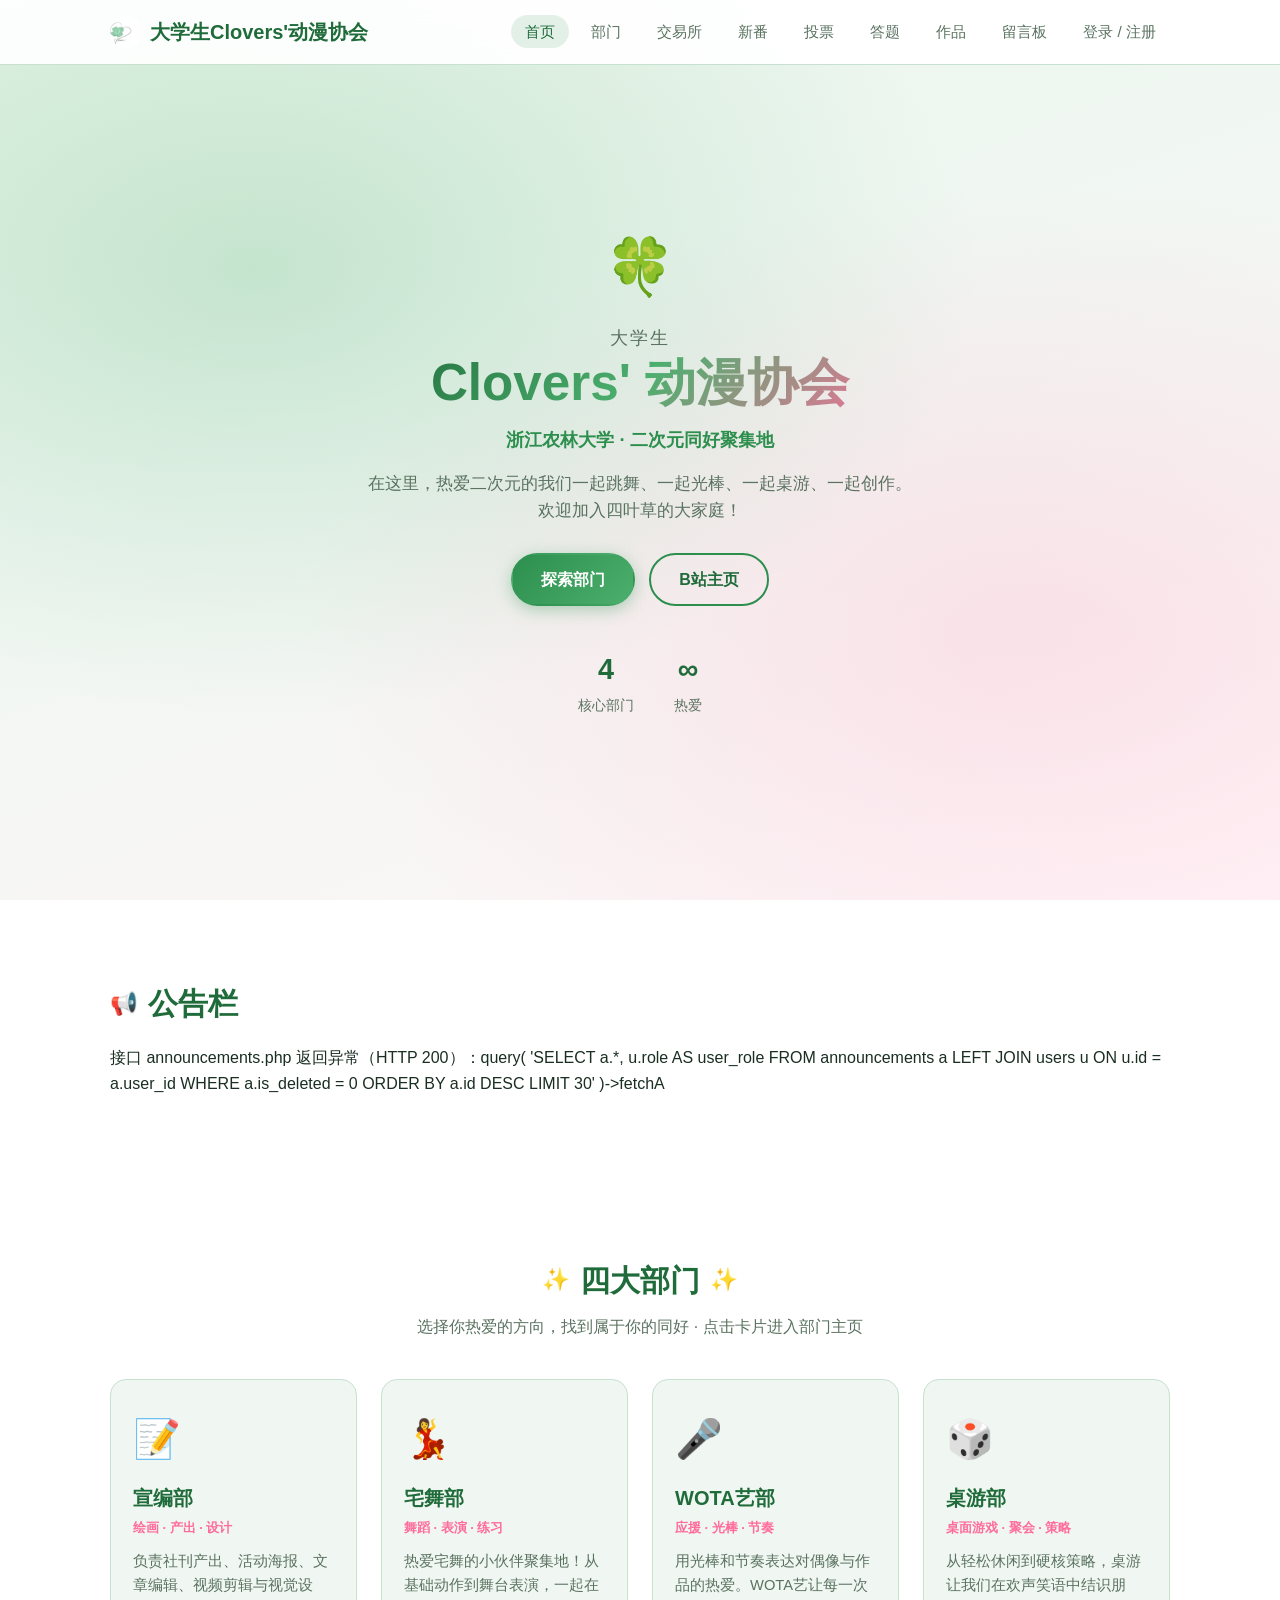
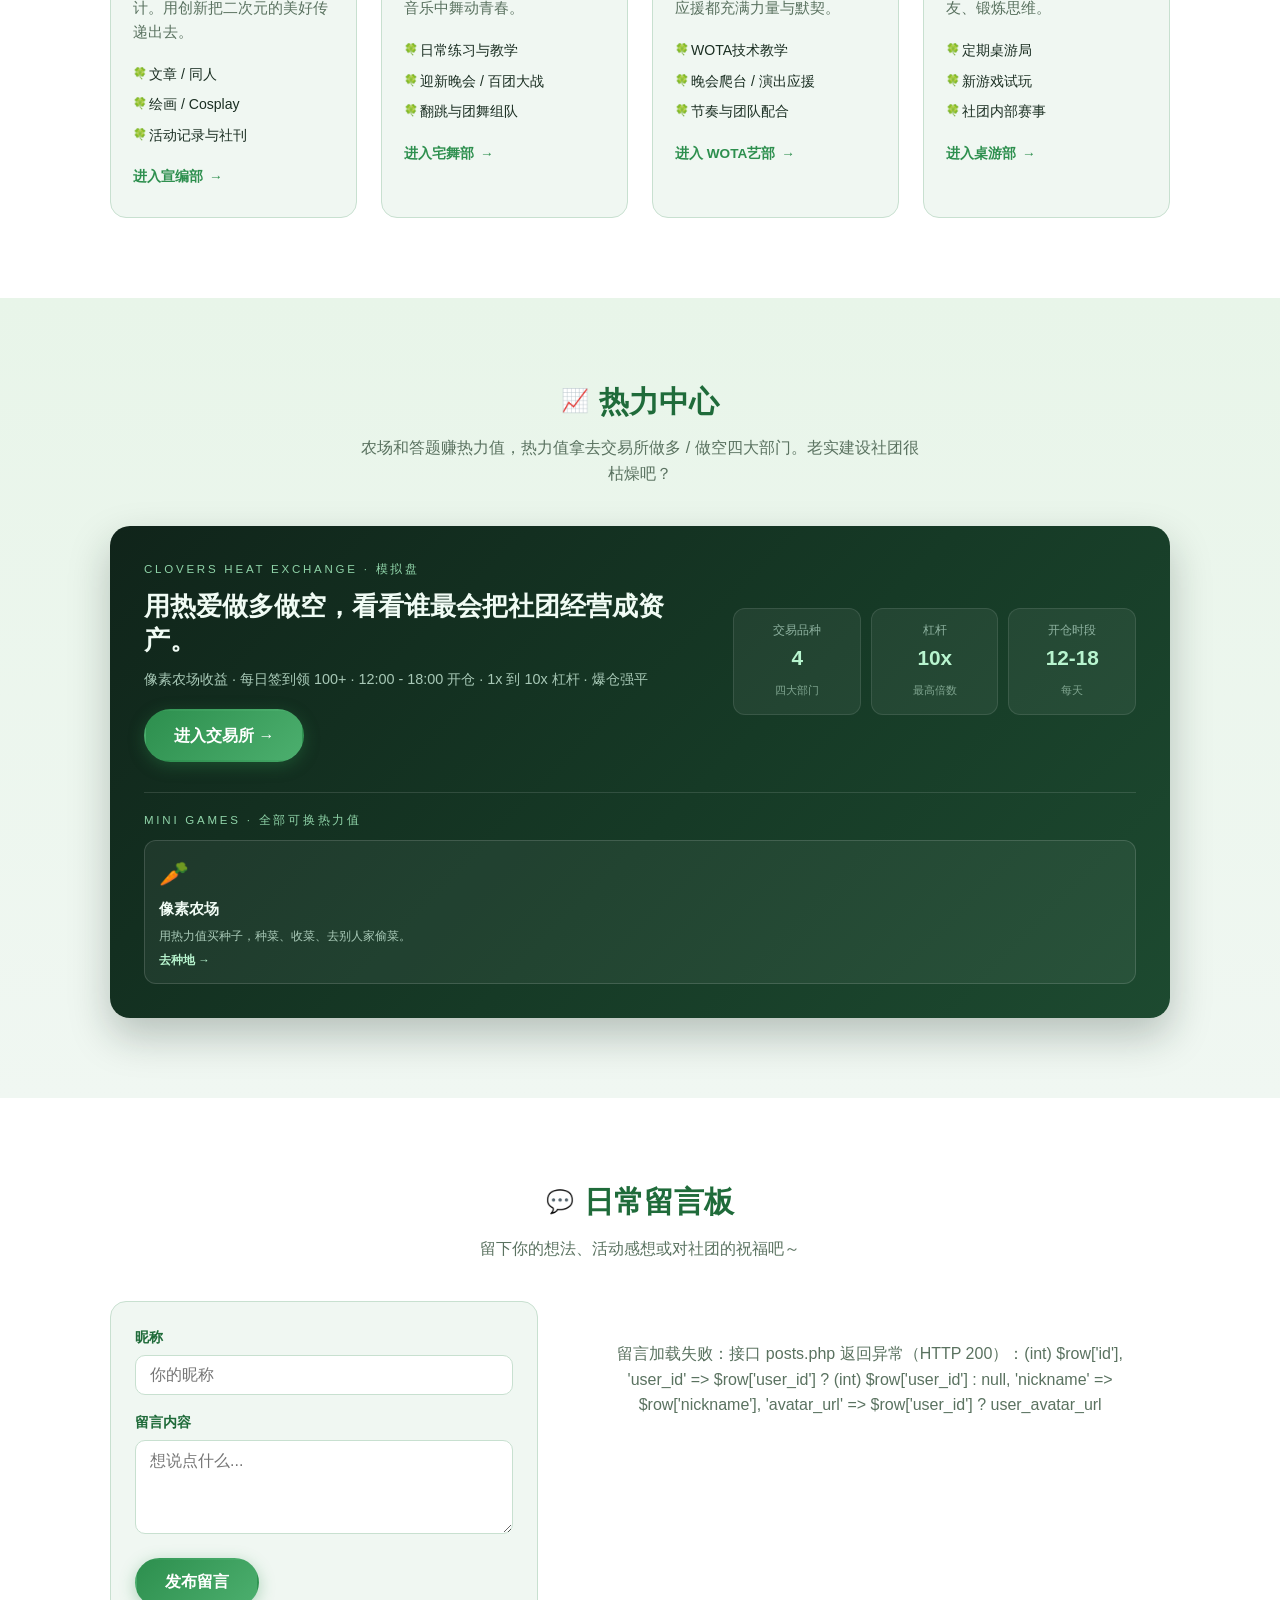
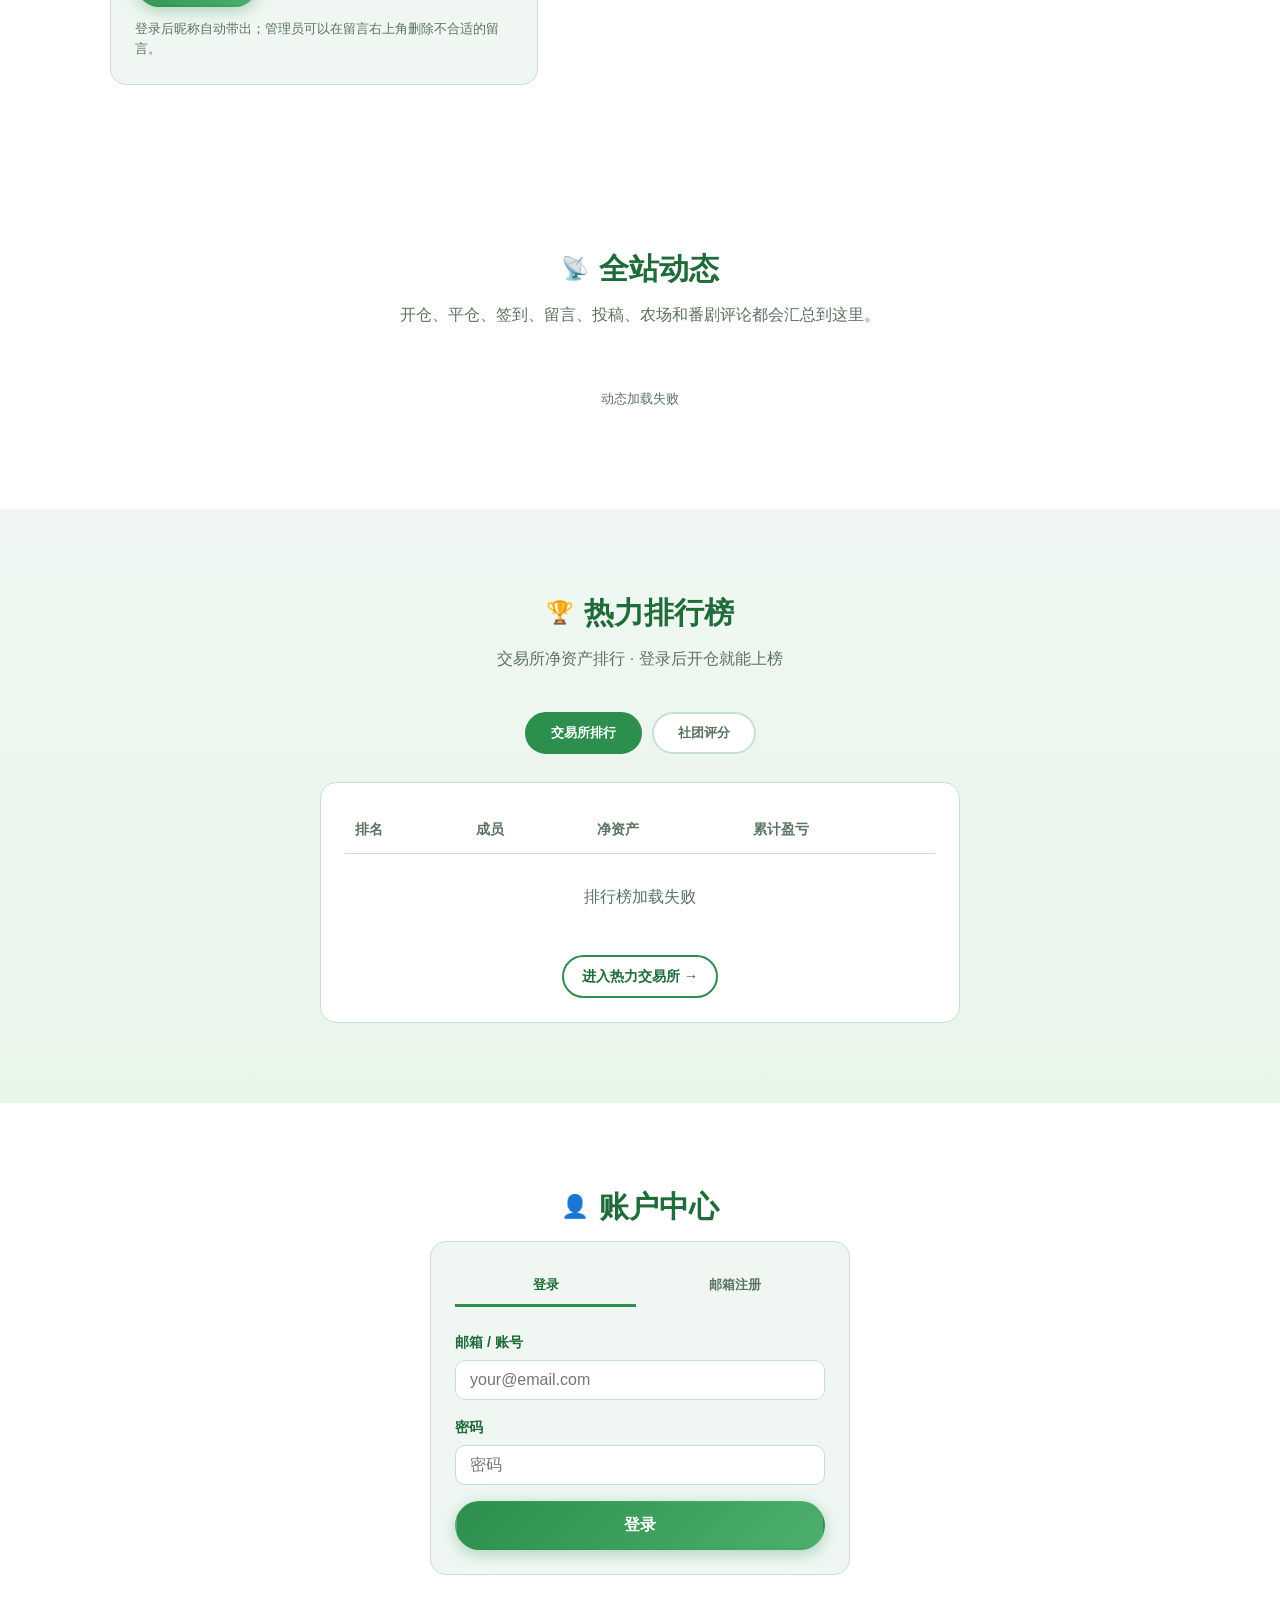
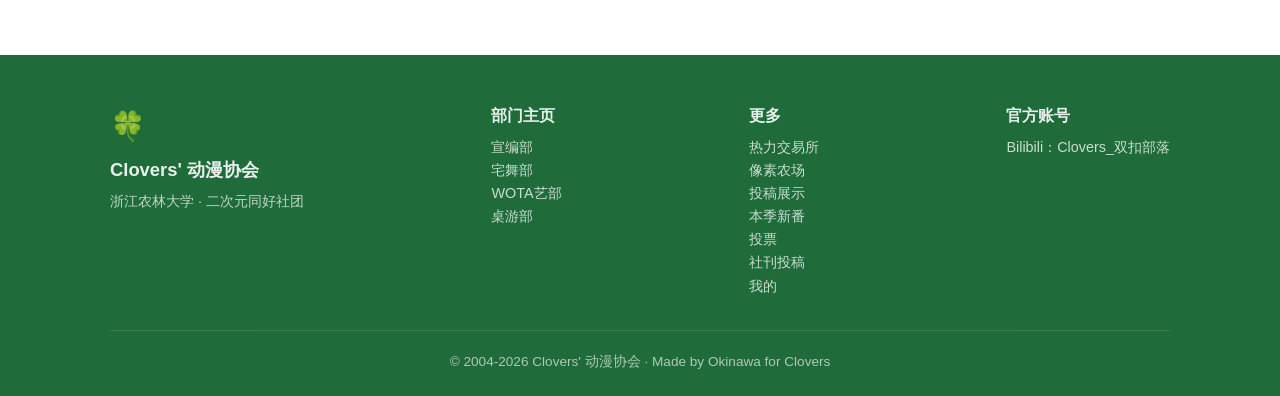
==== commit 40e6a45d: "Initial open-source release" ====
--- a/index.html
+++ b/index.html
@@ -36,6 +36,7 @@
         <li><a href="game.html" class="nav-link">交易所</a></li>
         <li><a href="anime.html" class="nav-link">新番</a></li>
         <li><a href="vote.html" class="nav-link">投票</a></li>
+        <li><a href="quiz.html" class="nav-link">答题</a></li>
         <li><a href="works.html" class="nav-link">作品</a></li>
         <li><a href="#board" class="nav-link">留言板</a></li>
         <li><a href="profile.html" class="nav-link" id="authNavBtn">我的</a></li>
@@ -153,19 +154,19 @@
     </div>
   </section>
 
-  <!-- 热力中心：交易所 + 小游戏 -->
+  <!-- 热力中心：交易所 + 农场 -->
   <section id="game" class="section game-section">
     <div class="container">
       <h2 class="section-title">
         <span class="title-icon">📈</span>
         热力中心
       </h2>
-      <p class="section-desc">小游戏赚热力值，热力值拿去交易所做多 / 做空四大部门。老实建设社团很枯燥吧？</p>
+      <p class="section-desc">农场和答题赚热力值，热力值拿去交易所做多 / 做空四大部门。老实建设社团很枯燥吧？</p>
       <div class="exchange-promo">
         <div class="exchange-promo-main">
           <p class="promo-kicker">CLOVERS HEAT EXCHANGE · 模拟盘</p>
           <h3>用热爱做多做空，看看谁最会把社团经营成资产。</h3>
-          <p>小游戏得分 1:1 兑换热力值 · 每日签到领 100+ · 12:00 - 18:00 开仓 · 1x 到 10x 杠杆 · 爆仓强平</p>
+          <p>像素农场收益 · 每日签到领 100+ · 12:00 - 18:00 开仓 · 1x 到 10x 杠杆 · 爆仓强平</p>
           <a class="btn btn-primary" href="game.html">进入交易所 →</a>
         </div>
         <div class="exchange-promo-stats">
@@ -177,12 +178,6 @@
         <div class="exchange-promo-games">
           <p class="promo-kicker">MINI GAMES · 全部可换热力值</p>
           <div class="exchange-game-grid">
-            <a class="exchange-game" href="survivors.html">
-              <span class="eg-ico">🍀</span>
-              <strong>四叶草幸存者</strong>
-              <span>WASD / 手机摇杆，自动攻击，升级选词条，活过 3 分钟。</span>
-              <em>开始 Survivors →</em>
-            </a>
             <a class="exchange-game" href="farm.html">
               <span class="eg-ico">🥕</span>
               <strong>像素农场</strong>
@@ -374,7 +369,6 @@
         <div class="footer-links">
           <p>更多</p>
           <a href="game.html">热力交易所</a>
-          <a href="survivors.html">四叶草幸存者</a>
           <a href="farm.html">像素农场</a>
           <a href="works.html">投稿展示</a>
           <a href="anime.html">本季新番</a>
@@ -393,7 +387,7 @@
 
   <div class="toast" id="toast"></div>
   <script src="js/common.js?v=20261031c"></script>
-  <script src="js/app.js?v=20261031c"></script>
+  <script src="js/app.js?v=20261105a"></script>
   <script>
     // 兜底：即使 app.js 因缓存/加载失败，登录 / 邮箱注册 两个标签也一定能切换
     (function () {
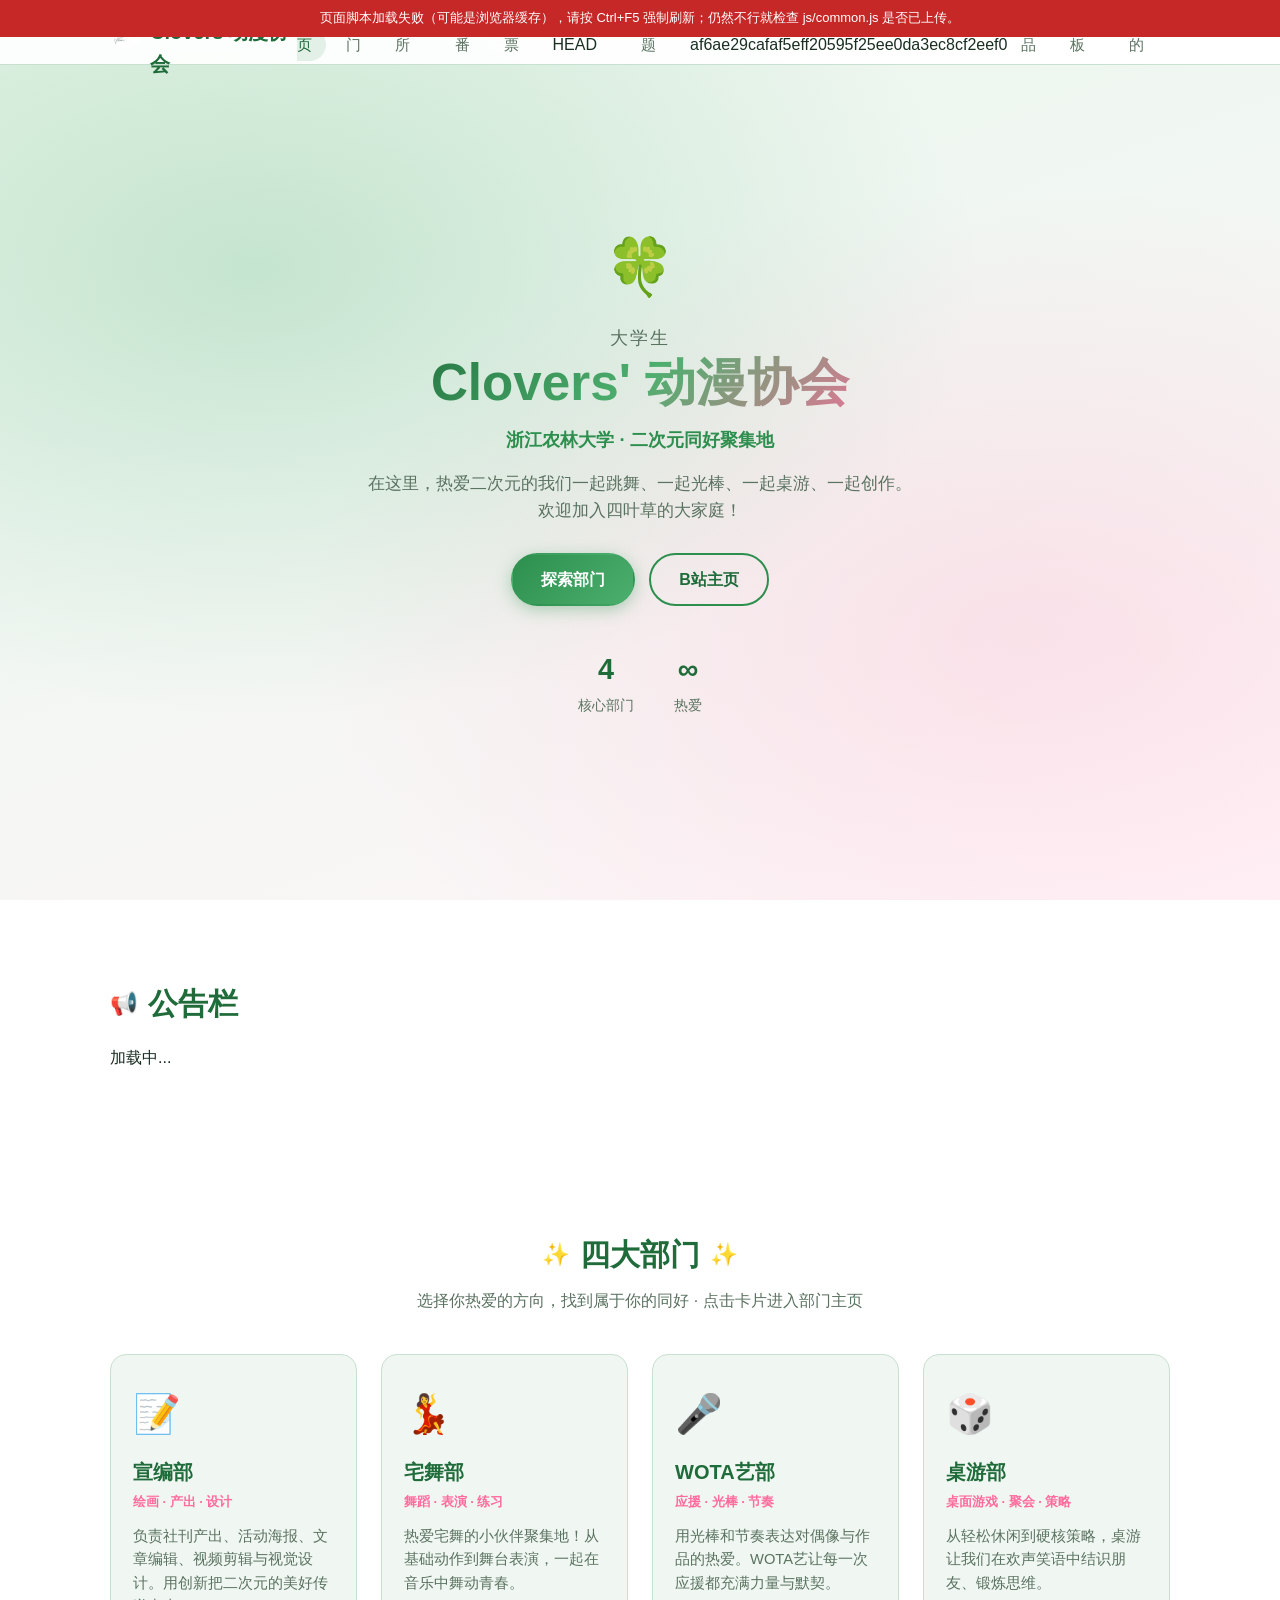
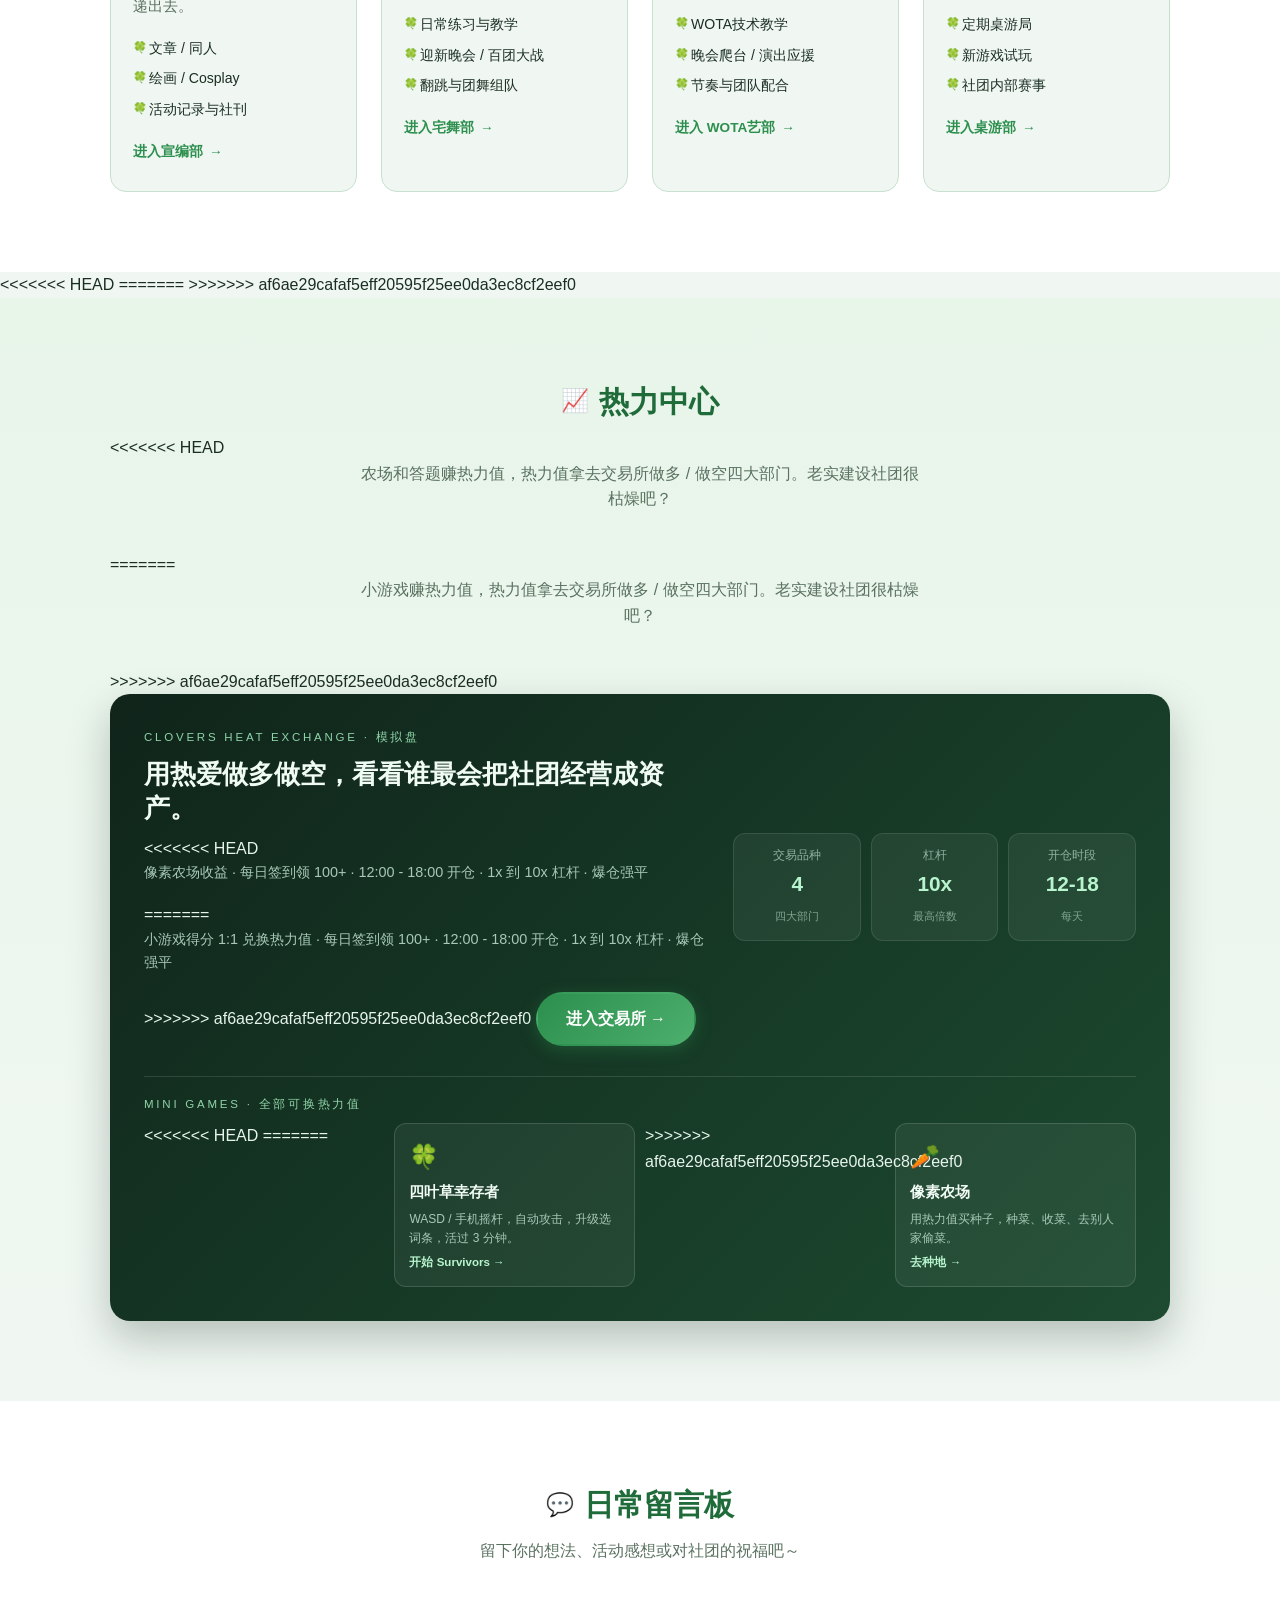
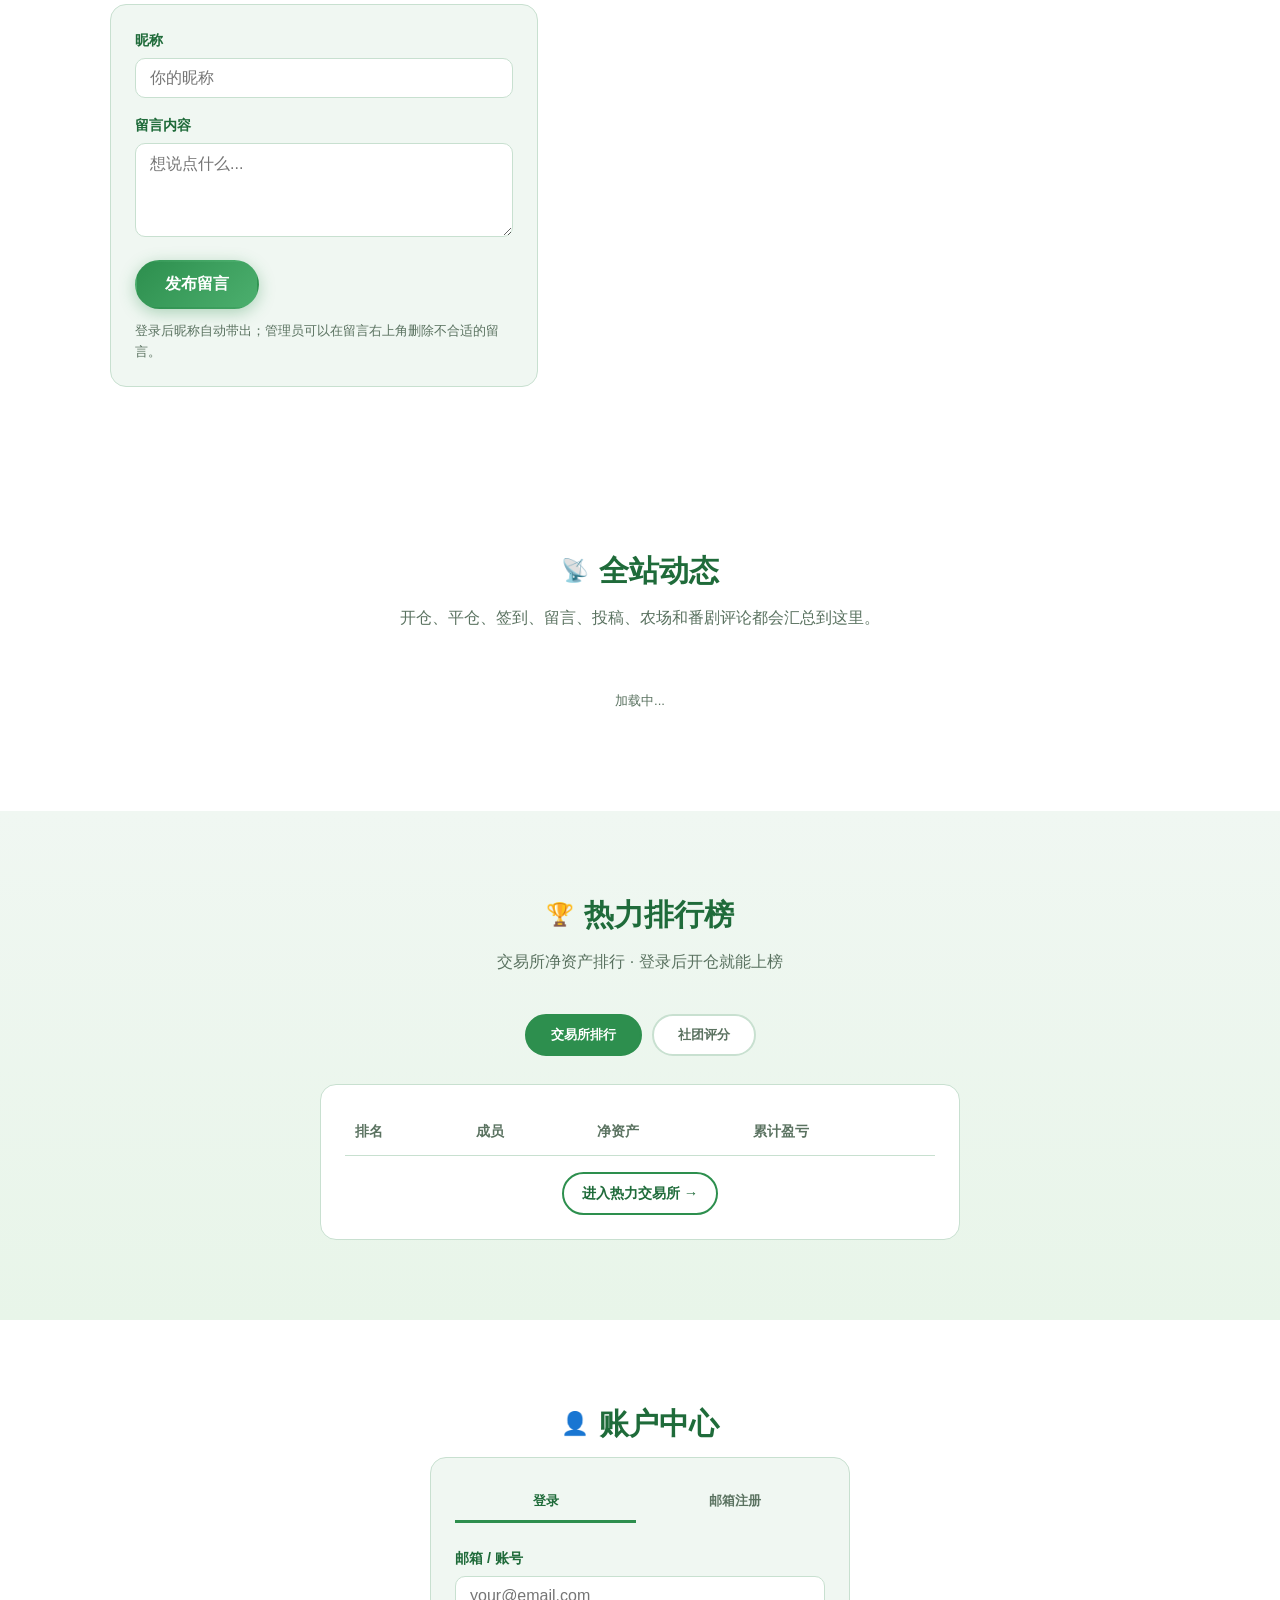
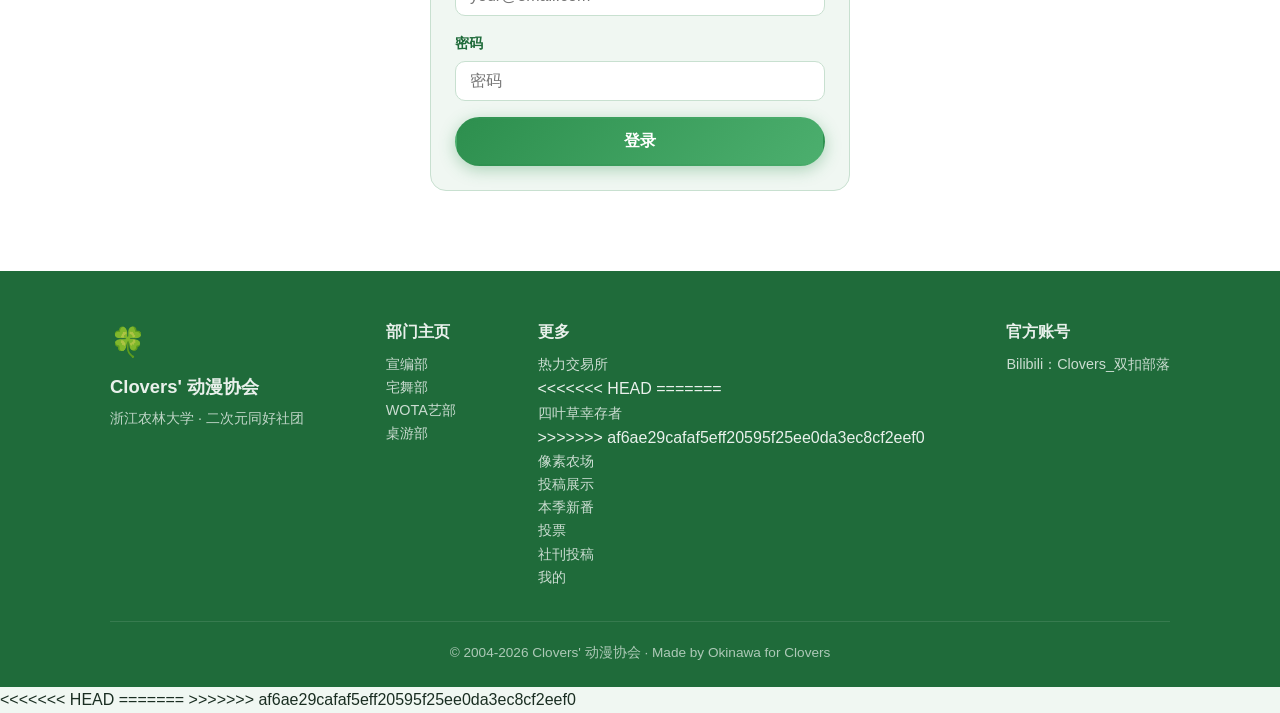
==== commit 19d396a6: "更新至v2.5，新增答题功能" ====
--- a/index.html
+++ b/index.html
@@ -36,7 +36,10 @@
         <li><a href="game.html" class="nav-link">交易所</a></li>
         <li><a href="anime.html" class="nav-link">新番</a></li>
         <li><a href="vote.html" class="nav-link">投票</a></li>
+<<<<<<< HEAD
         <li><a href="quiz.html" class="nav-link">答题</a></li>
+=======
+>>>>>>> af6ae29cafaf5eff20595f25ee0da3ec8cf2eef0
         <li><a href="works.html" class="nav-link">作品</a></li>
         <li><a href="#board" class="nav-link">留言板</a></li>
         <li><a href="profile.html" class="nav-link" id="authNavBtn">我的</a></li>
@@ -154,19 +157,31 @@
     </div>
   </section>
 
+<<<<<<< HEAD
   <!-- 热力中心：交易所 + 农场 -->
+=======
+  <!-- 热力中心：交易所 + 小游戏 -->
+>>>>>>> af6ae29cafaf5eff20595f25ee0da3ec8cf2eef0
   <section id="game" class="section game-section">
     <div class="container">
       <h2 class="section-title">
         <span class="title-icon">📈</span>
         热力中心
       </h2>
+<<<<<<< HEAD
       <p class="section-desc">农场和答题赚热力值，热力值拿去交易所做多 / 做空四大部门。老实建设社团很枯燥吧？</p>
+=======
+      <p class="section-desc">小游戏赚热力值，热力值拿去交易所做多 / 做空四大部门。老实建设社团很枯燥吧？</p>
+>>>>>>> af6ae29cafaf5eff20595f25ee0da3ec8cf2eef0
       <div class="exchange-promo">
         <div class="exchange-promo-main">
           <p class="promo-kicker">CLOVERS HEAT EXCHANGE · 模拟盘</p>
           <h3>用热爱做多做空，看看谁最会把社团经营成资产。</h3>
+<<<<<<< HEAD
           <p>像素农场收益 · 每日签到领 100+ · 12:00 - 18:00 开仓 · 1x 到 10x 杠杆 · 爆仓强平</p>
+=======
+          <p>小游戏得分 1:1 兑换热力值 · 每日签到领 100+ · 12:00 - 18:00 开仓 · 1x 到 10x 杠杆 · 爆仓强平</p>
+>>>>>>> af6ae29cafaf5eff20595f25ee0da3ec8cf2eef0
           <a class="btn btn-primary" href="game.html">进入交易所 →</a>
         </div>
         <div class="exchange-promo-stats">
@@ -178,6 +193,15 @@
         <div class="exchange-promo-games">
           <p class="promo-kicker">MINI GAMES · 全部可换热力值</p>
           <div class="exchange-game-grid">
+<<<<<<< HEAD
+=======
+            <a class="exchange-game" href="survivors.html">
+              <span class="eg-ico">🍀</span>
+              <strong>四叶草幸存者</strong>
+              <span>WASD / 手机摇杆，自动攻击，升级选词条，活过 3 分钟。</span>
+              <em>开始 Survivors →</em>
+            </a>
+>>>>>>> af6ae29cafaf5eff20595f25ee0da3ec8cf2eef0
             <a class="exchange-game" href="farm.html">
               <span class="eg-ico">🥕</span>
               <strong>像素农场</strong>
@@ -369,6 +393,10 @@
         <div class="footer-links">
           <p>更多</p>
           <a href="game.html">热力交易所</a>
+<<<<<<< HEAD
+=======
+          <a href="survivors.html">四叶草幸存者</a>
+>>>>>>> af6ae29cafaf5eff20595f25ee0da3ec8cf2eef0
           <a href="farm.html">像素农场</a>
           <a href="works.html">投稿展示</a>
           <a href="anime.html">本季新番</a>
@@ -387,7 +415,11 @@
 
   <div class="toast" id="toast"></div>
   <script src="js/common.js?v=20261031c"></script>
+<<<<<<< HEAD
   <script src="js/app.js?v=20261105a"></script>
+=======
+  <script src="js/app.js?v=20261031c"></script>
+>>>>>>> af6ae29cafaf5eff20595f25ee0da3ec8cf2eef0
   <script>
     // 兜底：即使 app.js 因缓存/加载失败，登录 / 邮箱注册 两个标签也一定能切换
     (function () {
